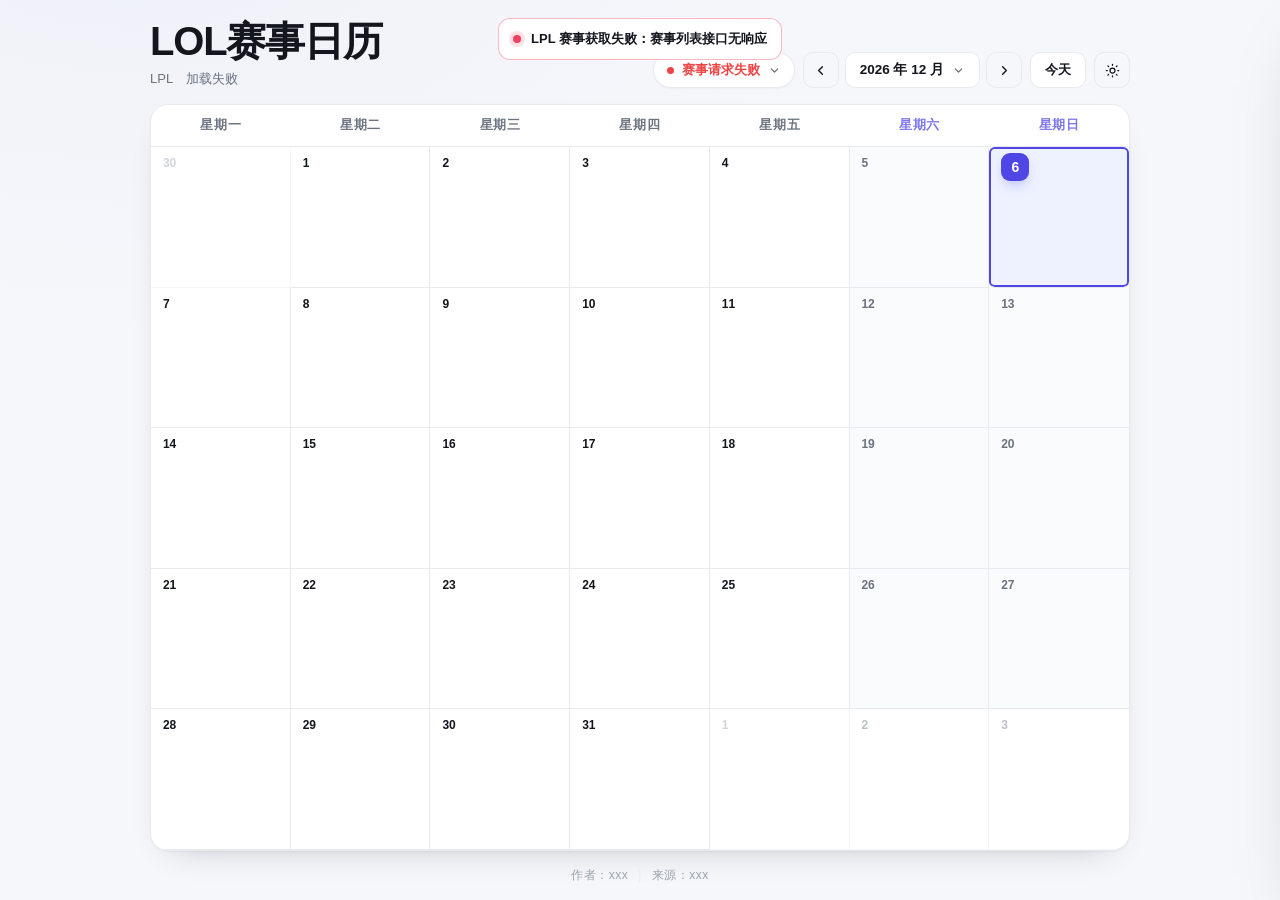
==== public/index.html @ 31cf5432 "优化CF部署" ====
<!DOCTYPE html>
<html lang="zh-CN" data-theme="light">
<head>
<meta charset="UTF-8" />
<meta name="viewport" content="width=device-width, initial-scale=1.0" />
<title>LOL赛事日历</title>
<link rel="stylesheet" href="index.css">
</head>
<body>

<div class="app">
  <header>
    <div class="brand">
      <div class="title" id="title">LOL赛事日历<span class="yr" id="year"></span></div>
      <div class="sub" id="sub">—</div>
    </div>
    <div class="tools">
      <div class="gsel" id="gsel" data-state="loading">
        <button class="gsel-btn" id="gselBtn" type="button" aria-haspopup="listbox" aria-expanded="false" title="选择赛事">
          <span class="gsel-dot"></span>
          <span class="gsel-txt" id="gselTxt">正在请求数据…</span>
          <svg class="gsel-arw" viewBox="0 0 24 24" fill="none" stroke="currentColor" stroke-width="2.4" stroke-linecap="round" stroke-linejoin="round"><path d="M6 9l6 6 6-6"/></svg>
        </button>
        <div class="gsel-menu" id="gselMenu" role="listbox" hidden></div>
      </div>

      <div class="navgroup">
        <button class="pill icon ghost" id="prev" title="上一月 (←)">
          <svg viewBox="0 0 24 24" fill="none" stroke="currentColor" stroke-width="2.2" stroke-linecap="round" stroke-linejoin="round"><path d="M15 18l-6-6 6-6"/></svg>
        </button>
        <button class="monthbtn" id="monthBtn" title="选择月份">
          <span id="monthBtnText">—</span>
          <svg viewBox="0 0 24 24" fill="none" stroke="currentColor" stroke-width="2.4" stroke-linecap="round" stroke-linejoin="round"><path d="M6 9l6 6 6-6"/></svg>
        </button>
        <button class="pill icon ghost" id="next" title="下一月 (→)">
          <svg viewBox="0 0 24 24" fill="none" stroke="currentColor" stroke-width="2.2" stroke-linecap="round" stroke-linejoin="round"><path d="M9 18l6-6-6-6"/></svg>
        </button>

        <div class="mpick" id="mpick">
          <div class="mpick-year">
            <button class="pill icon ghost" id="yPrev" title="上一年">
              <svg viewBox="0 0 24 24" fill="none" stroke="currentColor" stroke-width="2.2" stroke-linecap="round" stroke-linejoin="round"><path d="M15 18l-6-6 6-6"/></svg>
            </button>
            <span id="pickYear">—</span>
            <button class="pill icon ghost" id="yNext" title="下一年">
              <svg viewBox="0 0 24 24" fill="none" stroke="currentColor" stroke-width="2.2" stroke-linecap="round" stroke-linejoin="round"><path d="M9 18l6-6-6-6"/></svg>
            </button>
          </div>
          <div class="mpick-grid" id="pickGrid"></div>
          <button class="mpick-foot" id="pickToday">回到本月</button>
        </div>
      </div>

      <button class="pill" id="today">今天</button>
      <button class="pill icon ghost" id="theme" title="切换深浅色">
        <svg id="themeIcon" viewBox="0 0 24 24" fill="none" stroke="currentColor" stroke-width="2" stroke-linecap="round"></svg>
      </button>
    </div>
  </header>

  <section class="board">
    <div class="weekdays" id="weekdays"></div>
    <div class="days" id="days"></div>
  </section>

  <div class="foot">
    作者：<span id="author">xxx</span><i>|</i>来源：<span id="source">xxx</span>
  </div>
</div>

<div class="toasts" id="toasts"></div>

<div class="scrim" id="scrim"></div>
<aside class="drawer" id="drawer" aria-label="日程详情">
  <div class="top">
    <div>
      <div class="d1" id="dTitle">—</div>
      <div class="d2" id="dMeta">—</div>
    </div>
    <button class="x" id="close" title="关闭 (Esc)">
      <svg viewBox="0 0 24 24" fill="none" stroke="currentColor" stroke-width="2.4" stroke-linecap="round"><path d="M18 6L6 18M6 6l12 12"/></svg>
    </button>
  </div>
  <div class="dlist" id="dlist"></div>
</aside>

<script src="index.js"></script>
</body>
</html>
---- public/index.css ----
:root {
  --accent: #4f46e5;
  --accent-soft: #eef2ff;
  --radius: 18px;
  --ease: cubic-bezier(.22, .8, .28, 1);
}

[data-theme="light"] {
  --bg: #f6f7fb;
  --bg-2: #eef1f8;
  --surface: #ffffff;
  --text: #14161d;
  --muted: #6b7280;
  --faint: #9ca3af;
  --line: #e8eaf0;
  --cell: #ffffff;
  --cell-alt: #fafbfd;
  --hover: #f4f6fb;
  --shadow: 0 1px 2px rgba(20, 22, 29, .04), 0 14px 34px -22px rgba(20, 22, 29, .3);
  --shadow-lg: 0 30px 70px -30px rgba(20, 22, 29, .35);
}

[data-theme="dark"] {
  --bg: #0c0d12;
  --bg-2: #12141c;
  --surface: #14161e;
  --text: #eceef5;
  --muted: #9aa1b1;
  --faint: #6b7280;
  --line: #23262f;
  --cell: #161922;
  --cell-alt: #131620;
  --hover: #1c202b;
  --accent-soft: #1e2140;
  --shadow: 0 1px 2px rgba(0, 0, 0, .5), 0 14px 34px -22px rgba(0, 0, 0, .9);
  --shadow-lg: 0 30px 70px -30px rgba(0, 0, 0, .9);
}

* { box-sizing: border-box; }
html, body { height: 100%; }

body {
  margin: 0;
  background: radial-gradient(1200px 700px at 10% -10%, var(--bg-2), transparent 60%), var(--bg);
  color: var(--text);
  font-family: "Inter", -apple-system, BlinkMacSystemFont, "Segoe UI",
    "PingFang SC", "Microsoft YaHei", "Hiragino Sans GB", sans-serif;
  -webkit-font-smoothing: antialiased;
  transition: background .3s var(--ease), color .3s var(--ease);
}

/* ---------- 铺满屏幕的骨架 ---------- */
.app {
  width: 80vw; margin: 0 auto;
  height: 100dvh;
  display: flex; flex-direction: column;
  padding: 20px 22px 16px;
  gap: 16px;
}

header { display: flex; align-items: flex-end; gap: 20px; flex: none; flex-wrap: wrap; }

.brand { flex: 1; min-width: 220px; }
.title {
  font-size: clamp(28px, 3.4vw, 40px); font-weight: 700; letter-spacing: -.03em; line-height: 1.05;
}
.title .yr { color: var(--faint); font-weight: 400; margin-left: 8px; }
.sub { margin-top: 8px; font-size: 13px; color: var(--muted); }

.tools { display: flex; align-items: center; gap: 8px; }

.pill {
  height: 36px; padding: 0 14px; border-radius: 10px;
  border: 1px solid var(--line); background: var(--surface); color: var(--text);
  font: inherit; font-size: 13px; font-weight: 600; cursor: pointer;
  display: inline-flex; align-items: center; justify-content: center; gap: 6px;
  transition: background .2s var(--ease), border-color .2s var(--ease), transform .15s var(--ease);
  -webkit-tap-highlight-color: transparent;
}
.pill:hover { background: var(--hover); border-color: var(--faint); }
.pill:active { transform: scale(.97); }
.pill.icon { width: 36px; padding: 0; }
.pill svg { width: 15px; height: 15px; }
.pill.on { background: var(--accent); border-color: var(--accent); color: #fff; }
.pill.ghost { background: transparent; }

/* ---------- 赛事下拉：胶囊按钮 + 自绘弹出面板（不用原生 select） ---------- */
.gsel { position: relative; }
.gsel-btn {
  display: inline-flex; align-items: center; gap: 8px;
  height: 36px; padding: 0 13px; border-radius: 999px;
  border: 1px solid var(--line); background: var(--surface); color: var(--text);
  font: inherit; font-size: 13px; font-weight: 700; cursor: pointer;
  box-shadow: var(--shadow);
  transition: background-color .2s var(--ease), border-color .2s var(--ease),
              box-shadow .2s var(--ease), transform .15s var(--ease);
}
.gsel-btn:hover { background: var(--hover); border-color: color-mix(in srgb, var(--accent) 45%, var(--line)); }
.gsel-btn:active { transform: scale(.97); }
.gsel-btn:focus-visible { outline: none; border-color: var(--accent); box-shadow: 0 0 0 3px var(--accent-soft); }
.gsel-btn[disabled] { cursor: default; color: var(--muted); font-weight: 600; }
.gsel-btn[disabled]:hover { background: var(--surface); border-color: var(--line); }
.gsel-txt { max-width: 170px; overflow: hidden; text-overflow: ellipsis; white-space: nowrap; }
.gsel-arw {
  width: 13px; height: 13px; flex: none; color: var(--muted);
  transition: transform .22s var(--ease), color .2s var(--ease);
}
.gsel.open .gsel-arw { transform: rotate(180deg); color: var(--accent); }

/* 状态圆点：加载中呼吸 / 失败红 / 为空灰 */
.gsel-dot { width: 7px; height: 7px; border-radius: 50%; flex: none; background: var(--accent); }
.gsel[data-state="loading"] .gsel-dot { animation: gselPulse 1.1s var(--ease) infinite; }
.gsel[data-state="fail"] .gsel-dot { background: #ef4444; }
.gsel[data-state="fail"] .gsel-txt { color: #ef4444; }
.gsel[data-state="empty"] .gsel-dot { background: var(--faint); }
@keyframes gselPulse { 0%, 100% { opacity: 1; transform: scale(1); } 50% { opacity: .3; transform: scale(.65); } }

/* 弹出面板 */
.gsel-menu {
  position: absolute; top: calc(100% + 8px); left: 0; z-index: 60;
  min-width: 190px; max-width: 260px; max-height: 300px; overflow-y: auto;
  padding: 6px; border-radius: 14px;
  border: 1px solid var(--line); background: var(--surface);
  box-shadow: var(--shadow-lg);
  animation: gselIn .16s var(--ease);
}
.gsel-menu[hidden] { display: none; }
@keyframes gselIn { from { opacity: 0; transform: translateY(-6px) scale(.98); } to { opacity: 1; transform: none; } }
.gsel-item {
  display: flex; align-items: center; gap: 9px;
  width: 100%; padding: 8px 10px; border: 0; border-radius: 9px;
  background: transparent; color: var(--text);
  font: inherit; font-size: 13px; font-weight: 600; text-align: left; cursor: pointer;
  transition: background-color .15s var(--ease), color .15s var(--ease);
}
.gsel-item span { overflow: hidden; text-overflow: ellipsis; white-space: nowrap; }
.gsel-item i { width: 6px; height: 6px; border-radius: 50%; flex: none; background: var(--line); }
.gsel-item:hover { background: var(--hover); }
.gsel-item:hover i { background: var(--accent); }
.gsel-item.on { background: var(--accent-soft); color: var(--accent); }
.gsel-item.on i { background: var(--accent); }

.navgroup { position: relative; display: flex; align-items: center; gap: 6px; }

.monthbtn {
  height: 36px; padding: 0 14px; border-radius: 10px;
  border: 1px solid var(--line); background: var(--surface); color: var(--text);
  font: inherit; font-size: 13.5px; font-weight: 600; cursor: pointer;
  display: inline-flex; align-items: center; gap: 8px; min-width: 132px;
  justify-content: space-between;
  transition: background .2s var(--ease), border-color .2s var(--ease);
  -webkit-tap-highlight-color: transparent;
}
.monthbtn:hover { background: var(--hover); border-color: var(--faint); }
.monthbtn svg { width: 13px; height: 13px; color: var(--muted); }

.mpick {
  position: absolute; top: calc(100% + 10px); right: 0; z-index: 60;
  width: 306px; padding: 14px;
  background: var(--surface); border: 1px solid var(--line);
  border-radius: 14px; box-shadow: var(--shadow-lg);
  opacity: 0; transform: translateY(-6px); pointer-events: none;
  transition: opacity .22s var(--ease), transform .22s var(--ease);
}
.mpick.show { opacity: 1; transform: translateY(0); pointer-events: auto; }

.mpick-year { display: flex; align-items: center; justify-content: space-between; margin-bottom: 12px; }
.mpick-year span { font-size: 15px; font-weight: 700; letter-spacing: -.01em; }
.mpick-grid { display: grid; grid-template-columns: repeat(4, 1fr); gap: 8px; }
.mpick-grid button {
  height: 44px; border: 1px solid var(--line); border-radius: 10px;
  background: transparent; color: var(--text);
  font: inherit; font-size: 13px; font-weight: 600; cursor: pointer;
  transition: background .18s var(--ease), color .18s var(--ease), border-color .18s var(--ease);
}
.mpick-grid button:hover { background: var(--hover); }
.mpick-grid button.on { background: var(--accent); border-color: var(--accent); color: #fff; }
.mpick-foot {
  width: 100%; margin-top: 12px; height: 38px; border: 1px solid var(--line);
  border-radius: 10px; background: transparent; color: var(--accent);
  font: inherit; font-size: 13px; font-weight: 600; cursor: pointer;
}
.mpick-foot:hover { background: var(--hover); }

.foot { flex: none; text-align: center; font-size: 12px; color: var(--faint); letter-spacing: .04em; }
.foot i { color: var(--line); margin: 0 10px; font-style: normal; }

/* ---------- 日历主体（占满剩余高度） ---------- */
.board {
  flex: 1; min-height: 0;
  display: flex; flex-direction: column;
  background: var(--surface);
  border: 1px solid var(--line);
  border-radius: var(--radius);
  box-shadow: var(--shadow);
  overflow: hidden;
}

.weekdays {
  flex: none; display: grid; grid-template-columns: repeat(7, 1fr);
  border-bottom: 1px solid var(--line);
}
.weekdays div {
  padding: 12px 8px; text-align: center;
  font-size: 12.5px; font-weight: 600; letter-spacing: .06em;
  color: var(--muted);
}
.weekdays div.we { color: var(--accent); opacity: .75; }

.days {
  flex: 1; min-height: 0;
  display: grid; grid-template-columns: repeat(7, 1fr);
  grid-template-rows: repeat(var(--rows, 6), 1fr);
}

.day {
  position: relative; min-width: 0; min-height: 0;
  border-right: 1px solid var(--line); border-bottom: 1px solid var(--line);
  padding: 10px 12px 8px;
  display: flex; flex-direction: column; gap: 6px;
  background: var(--cell); cursor: pointer; text-align: left;
  border-top: 0; border-left: 0;
  font: inherit; color: inherit;
  transition: background .18s var(--ease), box-shadow .18s var(--ease);
  animation: fade .3s var(--ease) backwards;
  -webkit-tap-highlight-color: transparent;
}
@keyframes fade { from { opacity: 0; transform: translateY(6px); } }
.day:nth-child(7n) { border-right: 0; }
.day:hover { background: var(--hover); z-index: 1; }
.day.we { background: var(--cell-alt); }
.day.other { background: transparent; opacity: .45; }
.day.other .num { color: var(--faint); }

.day .head { display: flex; align-items: center; }
.num {
  font-size: 12px; font-weight: 600; letter-spacing: -.01em;
  font-variant-numeric: tabular-nums; line-height: 1;
}
.day.we .num { color: var(--muted); }

.day.today .num {
  display: inline-grid; place-items: center;
  min-width: 28px; height: 28px; padding: 0 8px; margin: -4px 0;
  border-radius: 9px; background: var(--accent); color: #fff; font-weight: 700; font-size: 14px;
  box-shadow: 0 6px 16px -8px var(--accent);
}
.day.today { background: var(--accent-soft); }

.day.sel { box-shadow: inset 0 0 0 2px var(--accent); border-radius: 6px; z-index: 2; }

.items { display: flex; flex-direction: column; gap: 6px; overflow: hidden; }
/* 四列网格：时间 | 主队 | 比分 | 客队，纵向逐列对齐 */
.chip {
  display: grid; align-items: center;
  grid-template-columns: 36px minmax(0, 1fr) 42px minmax(0, 1fr);
  gap: 8px;
  padding: 5px 9px; border-radius: 9px;
  font-size: 12px; font-weight: 600; line-height: 1.3;
  background: var(--accent-soft); color: var(--accent);
  white-space: nowrap; overflow: hidden;
}
.chip b { font-weight: 700; font-variant-numeric: tabular-nums; font-size: 12px; opacity: .8; }
.chip .ta, .chip .tb { text-align: center; overflow: hidden; text-overflow: ellipsis; white-space: nowrap; }
.chip .sc { text-align: center; font-weight: 800; font-variant-numeric: tabular-nums; }
.chip .sc.vs { font-weight: 700; opacity: .7; }
/* LPL 淡红 */
.chip.lpl { color: #dc2626; background: #fef2f2; }
/* 未展示完的比赛数：右上角白底灰字 + 黄边框角标 */
.more {
  position: absolute; top: 7px; right: 9px;
  min-width: 26px; height: 20px; padding: 0 7px;
  display: inline-grid; place-items: center;
  border-radius: 999px;
  background: var(--surface); color: var(--muted);
  border: 1px solid #f0b429;
  font-size: 11px; font-weight: 700; line-height: 1;
  font-variant-numeric: tabular-nums; letter-spacing: .01em;
  box-shadow: 0 1px 2px rgba(20, 22, 29, .05), 0 6px 14px -12px rgba(20, 22, 29, .5);
  transition: color .18s var(--ease), border-color .18s var(--ease), background .18s var(--ease);
}
.day:hover .more { color: var(--text); border-color: #f59e0b; background: #fffbeb; }
[data-theme="dark"] .more { background: var(--cell); box-shadow: none; }
[data-theme="dark"] .day:hover .more { background: var(--hover); }
/* [hidden] 的 UA 样式会被上面的 display 覆盖，需显式兜底 */
.more[hidden], .chip[hidden] { display: none; }

[data-theme="dark"] .chip { color: #a5b4fc; background: rgba(99, 102, 241, .16); }
[data-theme="dark"] .chip.lpl { color: #fca5a5; background: rgba(239, 68, 68, .16); }


/* ---------- 详情抽屉 ---------- */
.scrim {
  position: fixed; inset: 0; z-index: 40;
  background: rgba(15, 17, 25, .38); backdrop-filter: blur(2px);
  opacity: 0; pointer-events: none; transition: opacity .32s var(--ease);
}
.scrim.show { opacity: 1; pointer-events: auto; }

.drawer {
  position: fixed; top: 0; right: 0; bottom: 0; z-index: 50;
  width: 430px; max-width: 92vw;
  background: var(--surface); border-left: 1px solid var(--line);
  box-shadow: var(--shadow-lg);
  transform: translateX(102%); transition: transform .42s var(--ease);
  display: flex; flex-direction: column;
}
.drawer.show { transform: translateX(0); }

.drawer .top {
  flex: none; padding: 15px 15px 15px; border-bottom: 1px solid var(--line);
  display: flex; align-items: flex-start; gap: 12px;
}
.drawer .top .d1 { font-size: 30px; font-weight: 700; letter-spacing: -.03em; line-height: 1; }
.drawer .top .d2 { margin-top: 7px; font-size: 12.5px; color: var(--muted); }
.drawer .top .d2 b { color: var(--text); }
.x {
  margin-left: auto; width: 32px; height: 32px; flex: none;
  border: 1px solid var(--line); border-radius: 9px; background: transparent; color: var(--muted);
  cursor: pointer; display: grid; place-items: center; transition: .18s var(--ease);
}
.x:hover { background: var(--hover); color: var(--text); }
.x svg { width: 14px; height: 14px; }

/* 内容仍可滚动（滚轮/触控），但不显示滚动条 */
.dlist {
  flex: 1; overflow: auto; padding: 15px 15px 15px;
  display: flex; flex-direction: column; gap: 10px;
  scrollbar-width: none; -ms-overflow-style: none;
}
.dlist::-webkit-scrollbar { width: 0; height: 0; display: none; }

.card-evt {
  display: flex; flex-direction: column; gap: 14px;
  padding: 14px 16px 18px;
  border: 1px solid var(--line); border-radius: 16px; background: var(--cell);
  animation: fade .3s var(--ease) backwards;
}
.card-evt .tags {
  align-self: flex-start;
  display: flex; align-items: center; gap: 9px; flex-wrap: wrap;
  font-size: 13px; color: var(--muted);
}
.card-evt .tagx,
.card-evt .st,
.card-evt .ts {
  padding: 3px 10px; border-radius: 999px; font-size: 12px; font-weight: 700;
  color: var(--accent); background: var(--accent-soft);
}
/* 时间胶囊为重点，稍重 */
.card-evt .ts { font-weight: 800; font-variant-numeric: tabular-nums; }
/* 赛制/阶段/类型/地点用中性胶囊，避让重点 */
.card-evt .tagx { color: var(--muted); background: var(--hover); font-weight: 600; }
.card-evt .teams { display: flex; align-items: center; gap: 12px; }
.card-evt .team { flex: 1; min-width: 0; display: flex; flex-direction: column; align-items: center; gap: 10px; }
.card-evt .tlogo {
  width: 62px; height: 62px; object-fit: contain;
  border-radius: 14px; background: var(--hover);
}
.card-evt .team span {
  font-size: 18px; font-weight: 800; letter-spacing: -.02em;
  max-width: 100%; overflow: hidden; text-overflow: ellipsis; white-space: nowrap;
}
.card-evt .mid { flex: none; display: flex; flex-direction: column; align-items: center; gap: 8px; }
.card-evt .sc { font-size: 27px; font-weight: 800; letter-spacing: -.03em; font-variant-numeric: tabular-nums; }
.card-evt .vs { font-size: 17px; font-weight: 800; color: var(--faint); letter-spacing: .04em; }

[data-theme="dark"] .card-evt .st,
[data-theme="dark"] .card-evt .ts { color: #a5b4fc; background: rgba(99, 102, 241, .16); }
.empty { text-align: center; padding: 40px 10px; color: var(--faint); font-size: 13px; line-height: 1.8; }
.empty .em { font-size: 34px; display: block; margin-bottom: 10px; opacity: .65; }

/* ---------- 数据加载提示 ---------- */
.toasts {
  position: fixed; top: 18px; left: 50%; transform: translateX(-50%); z-index: 90;
  display: flex; flex-direction: column; align-items: center; gap: 10px;
  pointer-events: none;
}
.toast {
  display: flex; align-items: center; gap: 10px;
  max-width: 340px; padding: 11px 14px;
  border: 1px solid var(--line); border-radius: 12px;
  background: var(--surface); color: var(--text);
  box-shadow: var(--shadow-lg);
  font-size: 13px; font-weight: 600; line-height: 1.4;
  animation: toast-in .28s var(--ease) backwards;
  transition: opacity .25s var(--ease), transform .25s var(--ease);
}
.toast .dot { width: 8px; height: 8px; border-radius: 50%; flex: none; }
.toast.ok { border-color: color-mix(in srgb, #10b981 38%, transparent); }
.toast.ok .dot { background: #10b981; box-shadow: 0 0 0 4px rgba(16, 185, 129, .16); }
.toast.err { border-color: color-mix(in srgb, #f43f5e 38%, transparent); }
.toast.err .dot { background: #f43f5e; box-shadow: 0 0 0 4px rgba(244, 63, 94, .16); }
.toast.out { opacity: 0; transform: translateY(-8px); }
@keyframes toast-in { from { opacity: 0; transform: translateY(-12px) scale(.98); } }

/* ---------- 响应式 ---------- */
@media (max-width: 900px), (max-height: 620px) {
  .app { width: 94vw; height: auto; min-height: 100dvh; }
  .board { min-height: 60vh; }
  .days { grid-template-rows: none; grid-auto-rows: minmax(84px, 1fr); }
  .day { padding: 8px 8px 6px; }
  .chip { font-size: 0; padding: 3px 6px; gap: 0; }
  .chip i { width: 7px; height: 7px; }
  .chip b, .chip span { display: none; }
  .more { top: 5px; right: 6px; min-width: 20px; height: 17px; padding: 0 6px; font-size: 10px; }
  .gsel-txt { max-width: 42vw; }
  .gsel-menu { max-width: calc(94vw - 24px); }
  .drawer { top: auto; left: 0; width: auto; max-width: none; height: 78dvh; border-left: 0; border-top: 1px solid var(--line); border-radius: 20px 20px 0 0; transform: translateY(102%); }
  .drawer.show { transform: translateY(0); }
}

@media (prefers-reduced-motion: reduce) { * { animation: none !important; transition: none !important; } }
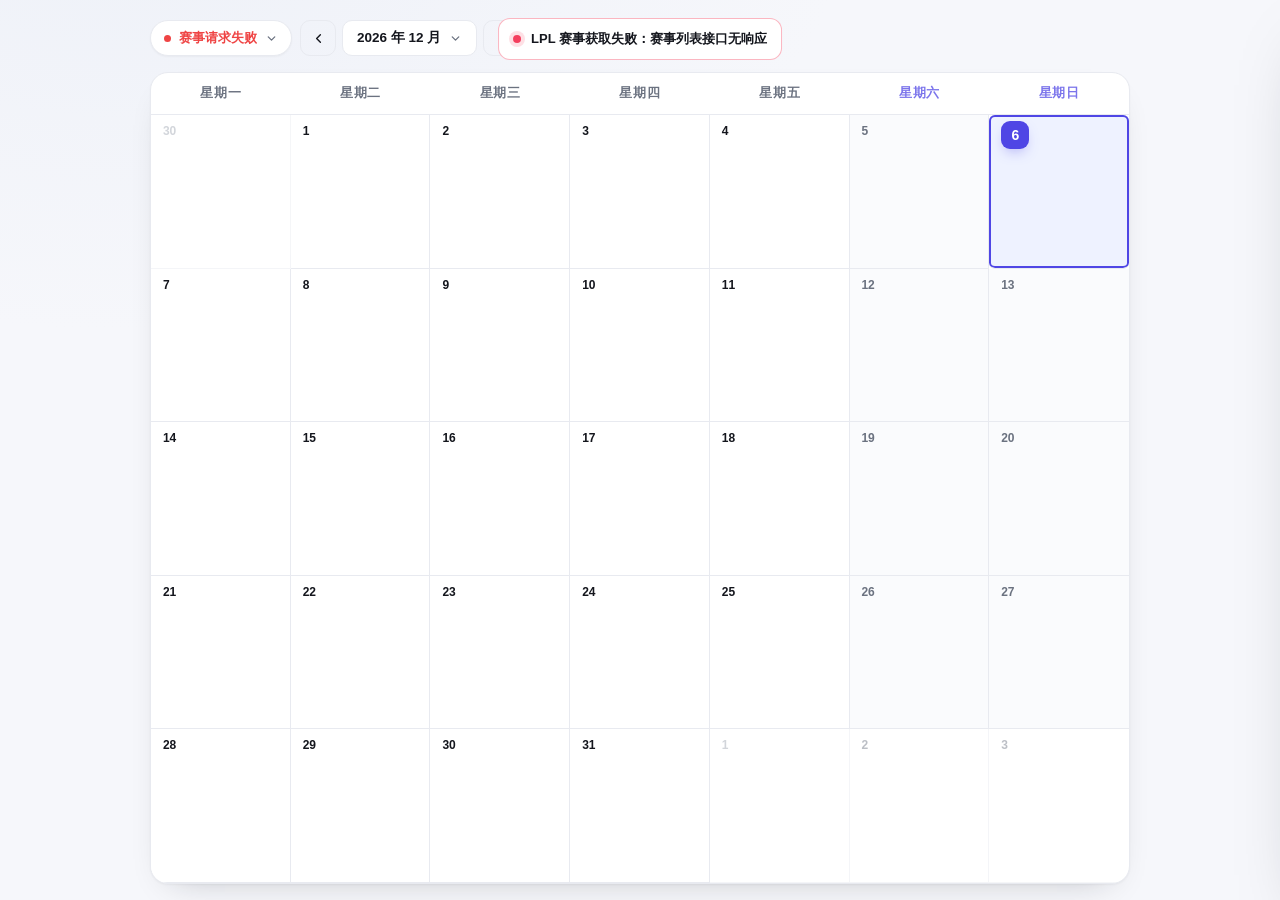
==== commit 1a8344d1: "调整手机端UI显示" ====
--- a/public/index.html
+++ b/public/index.html
@@ -10,10 +10,6 @@
 
 <div class="app">
   <header>
-    <div class="brand">
-      <div class="title" id="title">LOL赛事日历<span class="yr" id="year"></span></div>
-      <div class="sub" id="sub">—</div>
-    </div>
     <div class="tools">
       <div class="gsel" id="gsel" data-state="loading">
         <button class="gsel-btn" id="gselBtn" type="button" aria-haspopup="listbox" aria-expanded="false" title="选择赛事">
@@ -63,9 +59,16 @@
     <div class="days" id="days"></div>
   </section>
 
-  <div class="foot">
-    作者：<span id="author">xxx</span><i>|</i>来源：<span id="source">xxx</span>
-  </div>
+  <!-- 手机版：月视图下方直接显示选中日期的详情（桌面用右侧抽屉） -->
+  <section class="detail" id="detail" hidden>
+    <div class="dtop">
+      <div>
+        <div class="d1" id="mTitle">—</div>
+        <div class="d2" id="mMeta">—</div>
+      </div>
+    </div>
+    <div class="dlist" id="mlist"></div>
+  </section>
 </div>
 
 <div class="toasts" id="toasts"></div>
--- a/public/index.css
+++ b/public/index.css
@@ -38,6 +38,8 @@
 
 * { box-sizing: border-box; }
 html, body { height: 100%; }
+/* 任何情况下都不出现横向滚动条 */
+html, body { overflow-x: hidden; }
 
 body {
   margin: 0;
@@ -58,14 +60,8 @@
   gap: 16px;
 }
 
-header { display: flex; align-items: flex-end; gap: 20px; flex: none; flex-wrap: wrap; }
-
-.brand { flex: 1; min-width: 220px; }
-.title {
-  font-size: clamp(28px, 3.4vw, 40px); font-weight: 700; letter-spacing: -.03em; line-height: 1.05;
-}
-.title .yr { color: var(--faint); font-weight: 400; margin-left: 8px; }
-.sub { margin-top: 8px; font-size: 13px; color: var(--muted); }
+/* 工具栏整体靠左上：不再有 brand 占位，flex 自然左对齐 */
+header { display: flex; align-items: center; justify-content: flex-start; gap: 20px; flex: none; flex-wrap: wrap; }
 
 .tools { display: flex; align-items: center; gap: 8px; }
 
@@ -182,8 +178,7 @@
 }
 .mpick-foot:hover { background: var(--hover); }
 
-.foot { flex: none; text-align: center; font-size: 12px; color: var(--faint); letter-spacing: .04em; }
-.foot i { color: var(--line); margin: 0 10px; font-style: normal; }
+
 
 /* ---------- 日历主体（占满剩余高度） ---------- */
 .board {
@@ -285,6 +280,11 @@
 /* [hidden] 的 UA 样式会被上面的 display 覆盖，需显式兜底 */
 .more[hidden], .chip[hidden] { display: none; }
 
+/* 手机版：当天有比赛的圆点指示（最多 3 个） */
+.dots { display: flex; align-items: center; justify-content: center; gap: 3px; margin-top: auto; }
+.dots i { width: 5px; height: 5px; border-radius: 50%; background: #dc2626; opacity: .85; }
+[data-theme="dark"] .dots i { background: #f87171; }
+
 [data-theme="dark"] .chip { color: #a5b4fc; background: rgba(99, 102, 241, .16); }
 [data-theme="dark"] .chip.lpl { color: #fca5a5; background: rgba(239, 68, 68, .16); }
 
@@ -405,9 +405,51 @@
   .chip b, .chip span { display: none; }
   .more { top: 5px; right: 6px; min-width: 20px; height: 17px; padding: 0 6px; font-size: 10px; }
   .gsel-txt { max-width: 42vw; }
-  .gsel-menu { max-width: calc(94vw - 24px); }
+  .gsel-menu { max-width: calc(100vw - 32px); }
+  /* 月份选择面板：窄屏改为贴左、宽度自适应 */
+  .mpick { left: 0; right: auto; width: auto; max-width: calc(100vw - 32px); }
+  .mpick-grid { grid-template-columns: repeat(3, 1fr); gap: 6px; }
+  .mpick-grid button { height: 40px; }
   .drawer { top: auto; left: 0; width: auto; max-width: none; height: 78dvh; border-left: 0; border-top: 1px solid var(--line); border-radius: 20px 20px 0 0; transform: translateY(102%); }
   .drawer.show { transform: translateY(0); }
 }
 
+/* 手机（窄屏）：月视图缩成小格 + 下方详情面板 */
+@media (max-width: 900px) {
+  .app { width: 100%; max-width: 100%; padding: 14px 12px 12px; gap: 12px; }
+  /* 按钮放不下就换行，且不允许出现横向滚动 */
+  header { gap: 10px; }
+  .tools { flex-wrap: wrap; }
+  .board { flex: none; min-height: 0; }
+  /* 列宽用 minmax(0,1fr)，避免内容把网格顶宽 */
+  .weekdays { grid-template-columns: repeat(7, minmax(0, 1fr)); }
+  .weekdays div { padding: 8px 2px; font-size: 12px; letter-spacing: 0; }
+  .days { grid-template-columns: repeat(7, minmax(0, 1fr)); grid-template-rows: none; grid-auto-rows: minmax(46px, auto); }
+  /* 日期号数在格子内垂直 + 水平居中 */
+  .day { padding: 5px 2px 6px; gap: 2px; justify-content: center; }
+  .day .head { justify-content: center; }
+  .num { font-size: 11px; }
+  .day .more { display: none; }
+  /* 圆点脱离文档流固定在格子底部，不干扰号数居中 */
+  .days.mini .items {
+    position: absolute; left: 0; right: 0; bottom: 5px;
+    flex-direction: row; justify-content: center; overflow: visible;
+  }
+
+  .detail {
+    display: flex; flex-direction: column;
+    flex: 1; min-height: 190px; max-height: 46vh;
+    background: var(--surface); border: 1px solid var(--line);
+    border-radius: var(--radius); box-shadow: var(--shadow); overflow: hidden;
+  }
+  .detail[hidden] { display: none; }
+  .detail .dtop { flex: none; padding: 12px 14px; border-bottom: 1px solid var(--line); }
+  .detail .d1 { font-size: 19px; font-weight: 700; letter-spacing: -.02em; }
+  .detail .d2 { margin-top: 4px; font-size: 12px; color: var(--muted); }
+  .detail .d2 b { color: var(--text); }
+  .detail .dlist { padding: 12px 14px; }
+  .card-evt { padding: 12px 14px 14px; gap: 10px; }
+  .card-evt .sc { font-size: 22px; }
+}
+
 @media (prefers-reduced-motion: reduce) { * { animation: none !important; transition: none !important; } }
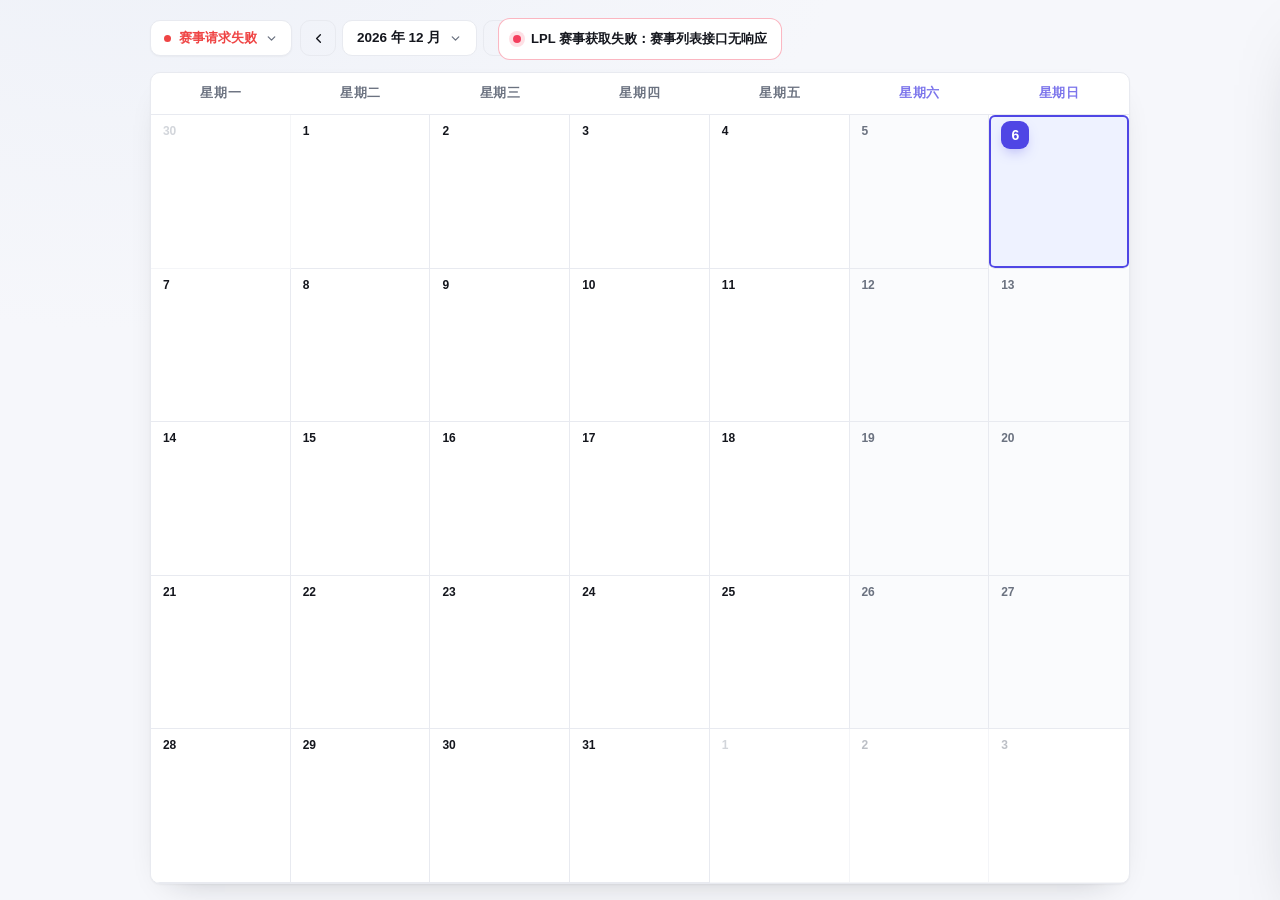
==== commit 3cebee41: "再优化手机端显示" ====
--- a/public/index.html
+++ b/public/index.html
@@ -59,14 +59,8 @@
     <div class="days" id="days"></div>
   </section>
 
-  <!-- 手机版：月视图下方直接显示选中日期的详情（桌面用右侧抽屉） -->
+  <!-- 手机版：月视图下方直接列出选中日期的赛程（桌面用右侧抽屉） -->
   <section class="detail" id="detail" hidden>
-    <div class="dtop">
-      <div>
-        <div class="d1" id="mTitle">—</div>
-        <div class="d2" id="mMeta">—</div>
-      </div>
-    </div>
     <div class="dlist" id="mlist"></div>
   </section>
 </div>
--- a/public/index.css
+++ b/public/index.css
@@ -84,7 +84,7 @@
 .gsel { position: relative; }
 .gsel-btn {
   display: inline-flex; align-items: center; gap: 8px;
-  height: 36px; padding: 0 13px; border-radius: 999px;
+  height: 36px; padding: 0 13px; border-radius: 10px;
   border: 1px solid var(--line); background: var(--surface); color: var(--text);
   font: inherit; font-size: 13px; font-weight: 700; cursor: pointer;
   box-shadow: var(--shadow);
@@ -115,7 +115,7 @@
 .gsel-menu {
   position: absolute; top: calc(100% + 8px); left: 0; z-index: 60;
   min-width: 190px; max-width: 260px; max-height: 300px; overflow-y: auto;
-  padding: 6px; border-radius: 14px;
+  padding: 6px; border-radius: 10px;
   border: 1px solid var(--line); background: var(--surface);
   box-shadow: var(--shadow-lg);
   animation: gselIn .16s var(--ease);
@@ -186,7 +186,7 @@
   display: flex; flex-direction: column;
   background: var(--surface);
   border: 1px solid var(--line);
-  border-radius: var(--radius);
+  border-radius: 10px;
   box-shadow: var(--shadow);
   overflow: hidden;
 }
@@ -436,18 +436,14 @@
     flex-direction: row; justify-content: center; overflow: visible;
   }
 
+  /* 下方赛程：不再做成滚动面板，直接跟在日历后面自然铺开 */
   .detail {
-    display: flex; flex-direction: column;
-    flex: 1; min-height: 190px; max-height: 46vh;
-    background: var(--surface); border: 1px solid var(--line);
-    border-radius: var(--radius); box-shadow: var(--shadow); overflow: hidden;
+    display: block; flex: none;
+    min-height: 0; max-height: none; overflow: visible;
+    background: none; border: 0; border-radius: 0; box-shadow: none;
   }
   .detail[hidden] { display: none; }
-  .detail .dtop { flex: none; padding: 12px 14px; border-bottom: 1px solid var(--line); }
-  .detail .d1 { font-size: 19px; font-weight: 700; letter-spacing: -.02em; }
-  .detail .d2 { margin-top: 4px; font-size: 12px; color: var(--muted); }
-  .detail .d2 b { color: var(--text); }
-  .detail .dlist { padding: 12px 14px; }
+  .detail .dlist { padding: 12px 0 0; overflow: visible; }
   .card-evt { padding: 12px 14px 14px; gap: 10px; }
   .card-evt .sc { font-size: 22px; }
 }
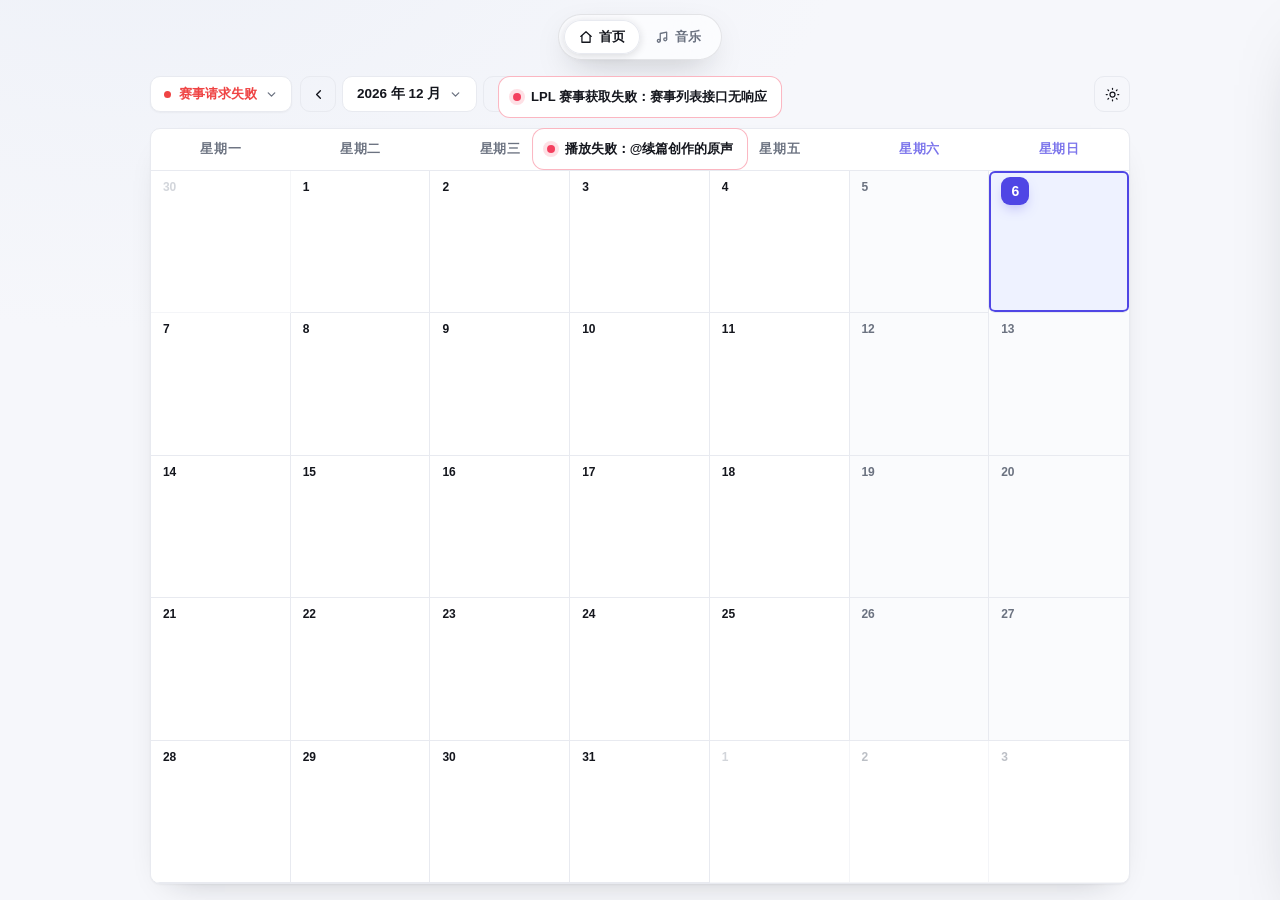
==== commit c6d87990: "优化页面" ====
--- a/public/index.html
+++ b/public/index.html
@@ -4,11 +4,25 @@
 <meta charset="UTF-8" />
 <meta name="viewport" content="width=device-width, initial-scale=1.0" />
 <title>LOL赛事日历</title>
+<link rel="icon" type="image/svg+xml" href="favicon.svg">
 <link rel="stylesheet" href="index.css">
 </head>
 <body>
 
-<div class="app">
+<!-- 顶部悬浮导航：iOS 毛玻璃胶囊，切换首页 / 音乐 -->
+<nav class="fnav" id="fnav" aria-label="页面导航">
+  <span class="fnav-ind" id="fnavInd" aria-hidden="true"></span>
+  <button class="fnav-item on" data-view="home" type="button">
+    <svg viewBox="0 0 24 24" fill="none" stroke="currentColor" stroke-width="2.2" stroke-linecap="round" stroke-linejoin="round"><path d="M3 11l9-8 9 8"/><path d="M5 9.7V21h14V9.7"/></svg>
+    <span>首页</span>
+  </button>
+  <button class="fnav-item" data-view="music" type="button">
+    <svg viewBox="0 0 24 24" fill="none" stroke="currentColor" stroke-width="2.2" stroke-linecap="round" stroke-linejoin="round"><path d="M9 18.5V6l11-2.5V16"/><circle cx="6.5" cy="18.5" r="2.5"/><circle cx="17.5" cy="16" r="2.5"/></svg>
+    <span>音乐</span>
+  </button>
+</nav>
+
+<div class="app" id="viewHome">
   <header>
     <div class="tools">
       <div class="gsel" id="gsel" data-state="loading">
@@ -65,6 +79,53 @@
   </section>
 </div>
 
+<!-- 音乐视图：播放 data/music.json 里的歌曲 -->
+<section class="mview" id="viewMusic" hidden>
+  <div class="player">
+    <div class="np">
+      <div class="cover" id="cover">
+        <img id="coverImg" alt="" hidden>
+        <svg id="coverPh" viewBox="0 0 24 24" fill="none" stroke="currentColor" stroke-width="1.8" stroke-linecap="round" stroke-linejoin="round"><path d="M9 18.5V6l11-2.5V16"/><circle cx="6.5" cy="18.5" r="2.5"/><circle cx="17.5" cy="16" r="2.5"/></svg>
+      </div>
+      <div class="np-meta">
+        <div class="np-title" id="npTitle">未在播放</div>
+        <div class="np-artist" id="npArtist">选择一首开始欣赏</div>
+      </div>
+      <div class="ctrl">
+        <button class="cbtn cbtn-shuffle" id="pShuffle" title="顺序播放（点击切换随机）" aria-pressed="false">
+          <svg viewBox="0 0 24 24" fill="none" stroke="currentColor" stroke-width="2.2" stroke-linecap="round" stroke-linejoin="round"><path d="M16 3h5v5"/><path d="M4 20L21 3"/><path d="M21 16v5h-5"/><path d="M15 15l6 6"/><path d="M4 4l5 5"/></svg>
+        </button>
+        <button class="cbtn" id="pPrev" title="上一首">
+          <svg viewBox="0 0 24 24" fill="none" stroke="currentColor" stroke-width="2.2" stroke-linecap="round" stroke-linejoin="round"><path d="M17.5 18.5l-8-6.5 8-6.5v13z"/><path d="M6.5 5.5v13"/></svg>
+        </button>
+        <button class="cbtn cbtn-play" id="pPlay" title="播放 / 暂停">
+          <svg id="icPlay" viewBox="0 0 24 24" fill="currentColor"><path d="M8.5 5.5v13l10.5-6.5z"/></svg>
+          <svg id="icPause" viewBox="0 0 24 24" fill="none" stroke="currentColor" stroke-width="2.6" stroke-linecap="round" hidden><path d="M8.5 5.5v13M15.5 5.5v13"/></svg>
+        </button>
+        <button class="cbtn" id="pNext" title="下一首">
+          <svg viewBox="0 0 24 24" fill="none" stroke="currentColor" stroke-width="2.2" stroke-linecap="round" stroke-linejoin="round"><path d="M6.5 5.5l8 6.5-8 6.5v-13z"/><path d="M17.5 5.5v13"/></svg>
+        </button>
+      </div>
+    </div>
+    <div class="pbar">
+      <span id="tCur">0:00</span>
+      <div class="track" id="track">
+        <div class="track-rail">
+          <div class="track-fill" id="trackFill"></div>
+          <div class="track-thumb" id="trackThumb"></div>
+        </div>
+      </div>
+      <span id="tDur">0:00</span>
+    </div>
+  </div>
+
+  <div class="plist-head" id="plistHead" hidden>播放列表</div>
+  <div class="plist" id="plist"></div>
+  <div class="empty" id="mEmpty" hidden><span class="em">🎵</span>暂无音乐<br>检查 data/music.json 是否存在且格式正确</div>
+</section>
+
+<audio id="audio" preload="metadata"></audio>
+
 <div class="toasts" id="toasts"></div>
 
 <div class="scrim" id="scrim"></div>
--- a/public/index.css
+++ b/public/index.css
@@ -56,14 +56,18 @@
   width: 80vw; margin: 0 auto;
   height: 100dvh;
   display: flex; flex-direction: column;
-  padding: 20px 22px 16px;
+  /* 顶部给悬浮导航留出空间 */
+  padding: 76px 22px 16px;
   gap: 16px;
 }
 
 /* 工具栏整体靠左上：不再有 brand 占位，flex 自然左对齐 */
 header { display: flex; align-items: center; justify-content: flex-start; gap: 20px; flex: none; flex-wrap: wrap; }
 
-.tools { display: flex; align-items: center; gap: 8px; }
+.tools { display: flex; align-items: center; gap: 8px; flex: 1; }
+
+/* 主题切换固定在工具行最右（右上角），普通元素不悬浮 */
+#theme { margin-left: auto; }
 
 .pill {
   height: 36px; padding: 0 14px; border-radius: 10px;
@@ -370,9 +374,184 @@
 .empty { text-align: center; padding: 40px 10px; color: var(--faint); font-size: 13px; line-height: 1.8; }
 .empty .em { font-size: 34px; display: block; margin-bottom: 10px; opacity: .65; }
 
+/* ---------- 顶部悬浮导航（iOS 毛玻璃胶囊） ---------- */
+.fnav {
+  position: fixed; top: 14px; left: 50%; transform: translateX(-50%); z-index: 80;
+  height: 46px; padding: 5px;
+  display: flex; align-items: center;
+  border-radius: 999px;
+  background: color-mix(in srgb, var(--surface) 62%, transparent);
+  -webkit-backdrop-filter: blur(22px) saturate(180%);
+  backdrop-filter: blur(22px) saturate(180%);
+  border: 1px solid color-mix(in srgb, var(--text) 10%, transparent);
+  box-shadow: 0 12px 34px -14px rgba(20, 22, 29, .35);
+}
+/* 滑动高亮胶囊：跟随选中项平移 */
+.fnav-ind {
+  position: absolute; top: 5px; bottom: 5px; left: 0; width: 0;
+  border-radius: 999px; background: var(--surface);
+  box-shadow: 0 2px 8px rgba(20, 22, 29, .14), inset 0 0 0 1px var(--line);
+  transition: transform .32s var(--ease), width .32s var(--ease);
+}
+.fnav-item {
+  position: relative; z-index: 1;
+  height: 34px; padding: 0 15px; border: 0; border-radius: 999px;
+  background: transparent; color: var(--muted);
+  font: inherit; font-size: 13px; font-weight: 700; cursor: pointer;
+  display: inline-flex; align-items: center; gap: 6px;
+  transition: color .2s var(--ease);
+  -webkit-tap-highlight-color: transparent;
+}
+.fnav-item svg { width: 14px; height: 14px; }
+.fnav-item:hover, .fnav-item.on { color: var(--text); }
+
+/* 两个根视图互斥显示（[hidden] 需显式兜底） */
+.app[hidden], .mview[hidden] { display: none; }
+
+/* ---------- 音乐视图 ---------- */
+.mview {
+  width: 80vw; margin: 0 auto;
+  min-height: 100dvh;
+  padding: 76px 22px 28px;
+  display: flex; flex-direction: column; gap: 14px;
+}
+
+.player {
+  position: sticky; top: 66px; z-index: 30;
+  display: flex; flex-direction: column; gap: 14px;
+  padding: 16px;
+  /* 毛玻璃 + 吸顶：下滑浏览列表时播放器始终可见 */
+  background: color-mix(in srgb, var(--surface) 88%, transparent);
+  -webkit-backdrop-filter: blur(18px) saturate(160%);
+  backdrop-filter: blur(18px) saturate(160%);
+  border: 1px solid var(--line);
+  border-radius: var(--radius); box-shadow: var(--shadow);
+}
+.player .np { display: flex; align-items: center; gap: 14px; flex-wrap: wrap; min-width: 0; }
+.cover {
+  position: relative; width: 76px; height: 76px; flex: none;
+  border-radius: 14px; overflow: hidden;
+  background: linear-gradient(135deg, var(--accent-soft), var(--hover));
+  display: grid; place-items: center; color: var(--accent);
+}
+.cover img { position: absolute; inset: 0; width: 100%; height: 100%; object-fit: cover; }
+.cover svg { width: 26px; height: 26px; }
+.np-meta { flex: 1; min-width: 0; }
+.np-title {
+  font-size: 16px; font-weight: 800; letter-spacing: -.02em;
+  overflow: hidden; text-overflow: ellipsis; white-space: nowrap;
+}
+.np-artist { margin-top: 5px; font-size: 12.5px; color: var(--muted); overflow: hidden; text-overflow: ellipsis; white-space: nowrap; }
+
+/* 进度条：自绘轨道 + 圆点，支持点按与拖拽 */
+.pbar { display: flex; align-items: center; gap: 10px; }
+.pbar span { font-size: 11px; color: var(--muted); font-variant-numeric: tabular-nums; flex: none; min-width: 30px; }
+.pbar span:last-child { text-align: right; }
+.track { flex: 1; height: 20px; display: flex; align-items: center; cursor: pointer; touch-action: none; }
+.track-rail { position: relative; width: 100%; height: 4px; border-radius: 999px; background: var(--line); }
+.track-fill { position: absolute; left: 0; top: 0; bottom: 0; width: 0; border-radius: 999px; background: var(--accent); }
+.track-thumb {
+  position: absolute; top: 50%; left: 0; width: 12px; height: 12px;
+  border-radius: 50%; background: var(--surface);
+  border: 2px solid var(--accent);
+  transform: translate(-50%, -50%);
+  box-shadow: 0 1px 4px rgba(20, 22, 29, .25);
+}
+
+/* 控制按钮：歌名行右端；窄屏放不下时整组换行仍靠右 */
+.ctrl { display: flex; align-items: center; gap: 22px; margin-left: auto; }
+.cbtn {
+  width: 44px; height: 44px; border-radius: 50%;
+  border: 1px solid var(--line); background: var(--surface); color: var(--text);
+  display: grid; place-items: center; cursor: pointer;
+  transition: background .2s var(--ease), border-color .2s var(--ease), transform .15s var(--ease);
+  -webkit-tap-highlight-color: transparent;
+}
+.cbtn svg { width: 18px; height: 18px; }
+.cbtn svg[hidden] { display: none; }
+.cbtn:hover { background: var(--hover); border-color: var(--faint); }
+.cbtn:active { transform: scale(.94); }
+.cbtn-play {
+  width: 58px; height: 58px;
+  background: var(--accent); border-color: var(--accent); color: #fff;
+  box-shadow: 0 12px 26px -12px var(--accent);
+}
+.cbtn-play:hover { background: var(--accent); border-color: var(--accent); filter: brightness(1.08); }
+.cbtn-play svg { width: 22px; height: 22px; }
+/* 随机播放：最左小按钮，右侧等宽占位让播放键保持居中 */
+.cbtn-shuffle { width: 40px; height: 40px; }
+.cbtn-shuffle svg { width: 16px; height: 16px; }
+.cbtn-shuffle.on {
+  color: var(--accent);
+  background: var(--accent-soft);
+  border-color: color-mix(in srgb, var(--accent) 45%, var(--line));
+}
+
+.plist-head {
+  font-size: 12.5px; font-weight: 700; letter-spacing: .04em;
+  color: var(--muted); padding: 2px 4px 0;
+}
+.plist-head[hidden] { display: none; }
+/* 播放列表：一行最多 5 个的自适应网格，单元格保留行内容（序号+封面+歌名+时长） */
+.plist {
+  display: grid; gap: 10px;
+  grid-template-columns: repeat(5, 1fr);
+}
+@media (max-width: 1100px) { .plist { grid-template-columns: repeat(4, 1fr); } }
+@media (max-width: 900px) { .plist { grid-template-columns: repeat(3, 1fr); } }
+@media (max-width: 560px) { .plist { grid-template-columns: repeat(2, 1fr); } }
+
+.prow {
+  display: flex; align-items: center; gap: 8px;
+  min-width: 0;
+  padding: 8px 10px;
+  border: 1px solid var(--line); border-radius: 12px; background: var(--cell);
+  font: inherit; color: inherit; text-align: left; cursor: pointer;
+  transition: background .18s var(--ease), border-color .18s var(--ease);
+  -webkit-tap-highlight-color: transparent;
+  animation: fade .3s var(--ease) backwards;
+}
+.prow:hover { background: var(--hover); }
+.prow.on {
+  background: var(--accent-soft);
+  border-color: color-mix(in srgb, var(--accent) 45%, var(--line));
+}
+.prow .idx {
+  width: 18px; flex: none; text-align: center;
+  font-size: 12px; color: var(--faint); font-variant-numeric: tabular-nums;
+}
+.prow.on .idx { color: var(--accent); font-weight: 700; }
+.prow .pt { flex: 1; min-width: 0; }
+.prow .pt b {
+  display: block; font-size: 12.5px; font-weight: 700; letter-spacing: -.01em;
+  overflow: hidden; text-overflow: ellipsis; white-space: nowrap;
+}
+.prow .pt span { display: block; margin-top: 2px; font-size: 11px; color: var(--muted); overflow: hidden; text-overflow: ellipsis; white-space: nowrap; }
+.prow .pd { flex: none; font-size: 11px; color: var(--faint); font-variant-numeric: tabular-nums; }
+/* 列表封面缩略图：加载失败退回音符占位 */
+.pcover {
+  position: relative; width: 38px; height: 38px; flex: none;
+  border-radius: 9px; overflow: hidden;
+  background: linear-gradient(135deg, var(--accent-soft), var(--hover));
+  display: grid; place-items: center; color: var(--accent);
+}
+.pcover img { position: absolute; inset: 0; width: 100%; height: 100%; object-fit: cover; }
+.pcover img[hidden] { display: none; }
+.pcover svg { width: 16px; height: 16px; }
+.pcover svg[hidden] { display: none; }
+/* 正在播放：跳动条取代序号 */
+.prow .eq { display: none; align-items: flex-end; gap: 2.5px; height: 14px; width: 18px; flex: none; justify-content: center; }
+.prow.on .eq { display: flex; }
+.prow.on .idx { display: none; }
+.eq i { width: 3px; height: 5px; border-radius: 2px; background: var(--accent); }
+.prow.on.playing .eq i { animation: eq 1s ease-in-out infinite; }
+.prow.on.playing .eq i:nth-child(2) { animation-delay: .25s; }
+.prow.on.playing .eq i:nth-child(3) { animation-delay: .5s; }
+@keyframes eq { 0%, 100% { height: 4px; } 50% { height: 14px; } }
+
 /* ---------- 数据加载提示 ---------- */
 .toasts {
-  position: fixed; top: 18px; left: 50%; transform: translateX(-50%); z-index: 90;
+  position: fixed; top: 76px; left: 50%; transform: translateX(-50%); z-index: 90;
   display: flex; flex-direction: column; align-items: center; gap: 10px;
   pointer-events: none;
 }
@@ -416,7 +595,12 @@
 
 /* 手机（窄屏）：月视图缩成小格 + 下方详情面板 */
 @media (max-width: 900px) {
-  .app { width: 100%; max-width: 100%; padding: 14px 12px 12px; gap: 12px; }
+  .app { width: 100%; max-width: 100%; padding: 70px 12px 12px; gap: 12px; }
+  .mview { width: 100%; padding: 70px 12px 20px; }
+  .cover { width: 64px; height: 64px; }
+  .cbtn { width: 48px; height: 48px; }
+  .cbtn-play { width: 62px; height: 62px; }
+  .ctrl { gap: 14px; }
   /* 按钮放不下就换行，且不允许出现横向滚动 */
   header { gap: 10px; }
   .tools { flex-wrap: wrap; }
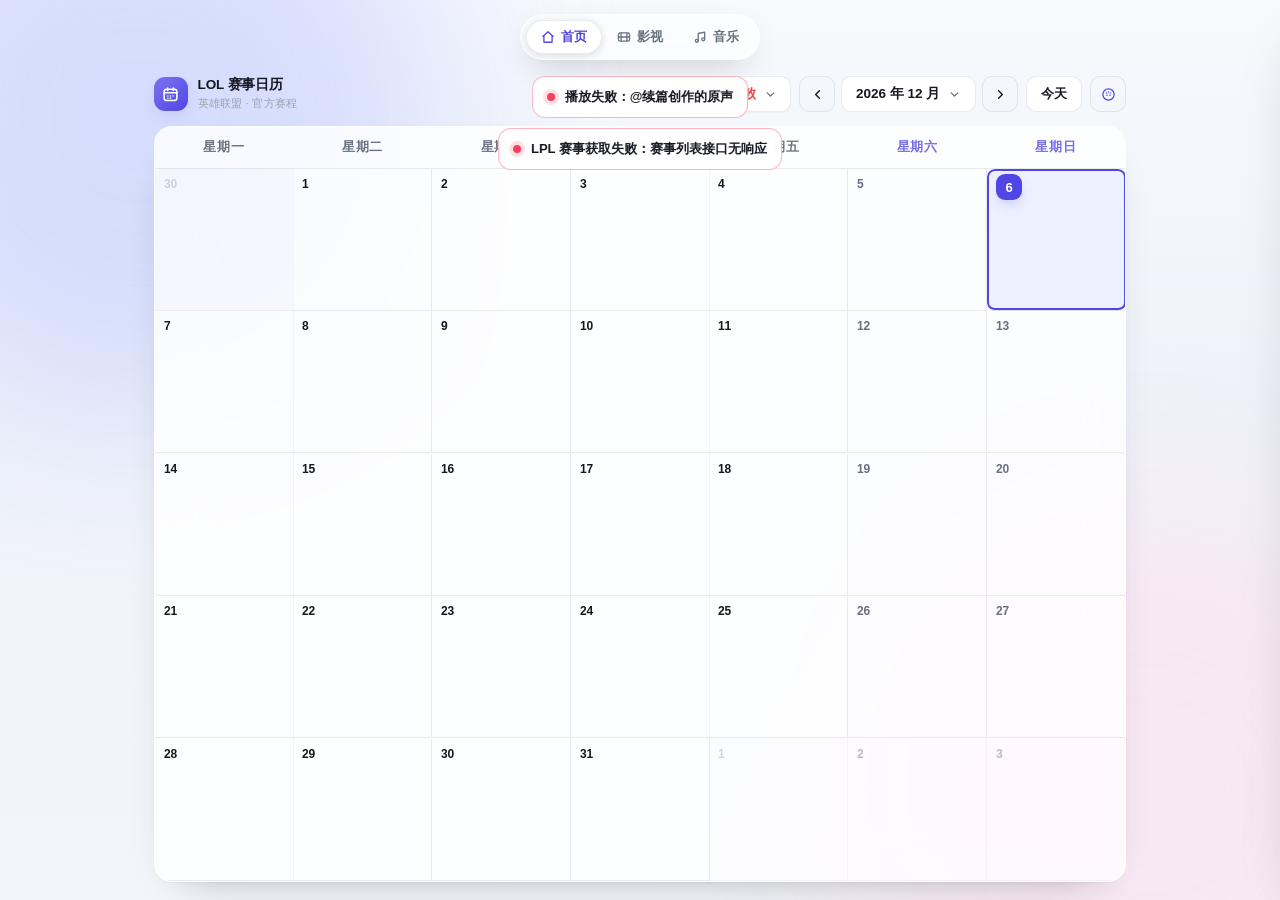
==== commit e0b61bb3: "新增影视海报墙与主题色切换" ====
--- a/public/index.html
+++ b/public/index.html
@@ -1,5 +1,5 @@
 <!DOCTYPE html>
-<html lang="zh-CN" data-theme="light">
+<html lang="zh-CN" data-accent="indigo">
 <head>
 <meta charset="UTF-8" />
 <meta name="viewport" content="width=device-width, initial-scale=1.0" />
@@ -16,6 +16,10 @@
     <svg viewBox="0 0 24 24" fill="none" stroke="currentColor" stroke-width="2.2" stroke-linecap="round" stroke-linejoin="round"><path d="M3 11l9-8 9 8"/><path d="M5 9.7V21h14V9.7"/></svg>
     <span>首页</span>
   </button>
+  <button class="fnav-item" data-view="film" type="button">
+    <svg viewBox="0 0 24 24" fill="none" stroke="currentColor" stroke-width="2.2" stroke-linecap="round" stroke-linejoin="round"><rect x="2.5" y="5" width="19" height="14" rx="2.5"/><path d="M7 5v14M17 5v14M2.5 12h19"/></svg>
+    <span>影视</span>
+  </button>
   <button class="fnav-item" data-view="music" type="button">
     <svg viewBox="0 0 24 24" fill="none" stroke="currentColor" stroke-width="2.2" stroke-linecap="round" stroke-linejoin="round"><path d="M9 18.5V6l11-2.5V16"/><circle cx="6.5" cy="18.5" r="2.5"/><circle cx="17.5" cy="16" r="2.5"/></svg>
     <span>音乐</span>
@@ -24,6 +28,16 @@
 
 <div class="app" id="viewHome">
   <header>
+    <div class="brand">
+      <span class="brand-mark">
+        <svg viewBox="0 0 24 24" fill="none" stroke="currentColor" stroke-width="2.2" stroke-linecap="round" stroke-linejoin="round"><rect x="3" y="4.5" width="18" height="16" rx="3.5"/><path d="M3 9.5h18M8 2.8v3.4M16 2.8v3.4"/><path d="M8.4 14.2h.01M12 14.2h.01M15.6 14.2h.01M8.4 17.4h.01M12 17.4h.01"/></svg>
+      </span>
+      <div class="brand-txt">
+        <b>LOL 赛事日历</b>
+        <span>英雄联盟 · 官方赛程</span>
+      </div>
+    </div>
+
     <div class="tools">
       <div class="gsel" id="gsel" data-state="loading">
         <button class="gsel-btn" id="gselBtn" type="button" aria-haspopup="listbox" aria-expanded="false" title="选择赛事">
@@ -62,9 +76,22 @@
       </div>
 
       <button class="pill" id="today">今天</button>
-      <button class="pill icon ghost" id="theme" title="切换深浅色">
-        <svg id="themeIcon" viewBox="0 0 24 24" fill="none" stroke="currentColor" stroke-width="2" stroke-linecap="round"></svg>
-      </button>
+
+      <!-- 主题色：色板按钮 + 弹出色卡 -->
+      <div class="acc-wrap">
+        <button class="pill icon ghost" id="accent" type="button" title="切换主题色" aria-haspopup="true" aria-expanded="false">
+          <svg viewBox="0 0 24 24" fill="none" stroke="currentColor" stroke-width="2" stroke-linecap="round" stroke-linejoin="round"><circle cx="12" cy="12" r="9"/><circle cx="8.8" cy="9.4" r="1.15" fill="currentColor" stroke="none"/><circle cx="12" cy="7.8" r="1.15" fill="currentColor" stroke="none"/><circle cx="15.2" cy="9.4" r="1.15" fill="currentColor" stroke="none"/><circle cx="14.4" cy="13.2" r="1.15" fill="currentColor" stroke="none"/><circle cx="9.6" cy="13.2" r="1.15" fill="currentColor" stroke="none"/></svg>
+        </button>
+        <div class="acc-pop" id="accPop" hidden role="group" aria-label="主题色">
+          <button class="acc-dot on" type="button" data-accent="indigo" style="--c:#4f46e5" title="靛蓝"></button>
+          <button class="acc-dot" type="button" data-accent="blue" style="--c:#2f7ff0" title="天蓝"></button>
+          <button class="acc-dot" type="button" data-accent="purple" style="--c:#7c5cff" title="紫罗兰"></button>
+          <button class="acc-dot" type="button" data-accent="pink" style="--c:#e8558e" title="樱粉"></button>
+          <button class="acc-dot" type="button" data-accent="orange" style="--c:#ef7c26" title="暖橙"></button>
+          <button class="acc-dot" type="button" data-accent="teal" style="--c:#0d9b9b" title="青碧"></button>
+          <button class="acc-dot" type="button" data-accent="green" style="--c:#00a76e" title="翠绿"></button>
+        </div>
+      </div>
     </div>
   </header>
 
@@ -116,12 +143,38 @@
         </div>
       </div>
       <span id="tDur">0:00</span>
+
+      <!-- 音量：喇叭按钮静音切换 + 可拖拽滑杆 -->
+      <div class="vol">
+        <button class="vbtn" id="vBtn" type="button" title="静音">
+          <svg id="vIcon" viewBox="0 0 24 24" fill="none" stroke="currentColor" stroke-width="2" stroke-linecap="round" stroke-linejoin="round"></svg>
+        </button>
+        <div class="vtrack" id="vTrack" title="音量" role="slider" aria-label="音量" aria-valuemin="0" aria-valuemax="100" aria-valuenow="80" tabindex="0">
+          <div class="vrail">
+            <div class="vfill" id="vFill"></div>
+            <div class="vthumb" id="vThumb"></div>
+          </div>
+        </div>
+      </div>
     </div>
   </div>
 
   <div class="plist-head" id="plistHead" hidden>播放列表</div>
   <div class="plist" id="plist"></div>
   <div class="empty" id="mEmpty" hidden><span class="em">🎵</span>暂无音乐<br>检查 data/music.json 是否存在且格式正确</div>
+</section>
+
+<!-- 影视视图：按平台切换，每个分类一行 20 张海报，可前后翻页 -->
+<section class="fview" id="viewFilm" hidden>
+  <div class="fbar">
+    <div class="ftabs" id="fTabs" role="tablist" aria-label="平台">
+      <button class="ftab on" type="button" data-site="tencent" role="tab" aria-selected="true">腾讯视频</button>
+      <button class="ftab" type="button" data-site="youku" role="tab" aria-selected="false">优酷</button>
+      <button class="ftab" type="button" data-site="iqiyi" role="tab" aria-selected="false">爱奇艺</button>
+      <button class="ftab" type="button" data-site="mango" role="tab" aria-selected="false">芒果TV</button>
+    </div>
+  </div>
+  <div class="frows" id="fRows"></div>
 </section>
 
 <audio id="audio" preload="metadata"></audio>
@@ -142,6 +195,25 @@
   <div class="dlist" id="dlist"></div>
 </aside>
 
+<!-- 影视详情弹层：点海报打开，只展示信息，不跳转外站 -->
+<div class="fmodal" id="fModal" hidden>
+  <div class="fmodal-scrim" id="fScrim"></div>
+  <div class="fmodal-card" role="dialog" aria-modal="true" aria-labelledby="fmTitle">
+    <button class="fmodal-x" id="fClose" type="button" title="关闭 (Esc)">
+      <svg viewBox="0 0 24 24" fill="none" stroke="currentColor" stroke-width="2.4" stroke-linecap="round"><path d="M18 6L6 18M6 6l12 12"/></svg>
+    </button>
+    <div class="fmodal-body">
+      <div class="fmodal-poster"><img id="fmPoster" alt="" referrerpolicy="no-referrer"></div>
+      <div class="fmodal-info">
+        <h3 id="fmTitle">—</h3>
+        <div class="fm-tags" id="fmTags"></div>
+        <p class="fm-desc" id="fmDesc"></p>
+        <div class="fm-rows" id="fmRows"></div>
+      </div>
+    </div>
+  </div>
+</div>
+
 <script src="index.js"></script>
 </body>
 </html>
--- a/public/index.css
+++ b/public/index.css
@@ -1,80 +1,154 @@
+/* ============================================================
+   LOL 赛事日历 · 样式
+   视觉：浅色玻璃拟态 + 渐变光斑背景（参考 kuan_web）
+   主题色：<html data-accent="indigo|blue|purple|pink|orange|teal|green">
+   ============================================================ */
+
+/* ---------- 基础变量 ---------- */
 :root {
-  --accent: #4f46e5;
-  --accent-soft: #eef2ff;
   --radius: 18px;
   --ease: cubic-bezier(.22, .8, .28, 1);
-}
-
-[data-theme="light"] {
-  --bg: #f6f7fb;
-  --bg-2: #eef1f8;
-  --surface: #ffffff;
-  --text: #14161d;
-  --muted: #6b7280;
-  --faint: #9ca3af;
-  --line: #e8eaf0;
-  --cell: #ffffff;
-  --cell-alt: #fafbfd;
-  --hover: #f4f6fb;
-  --shadow: 0 1px 2px rgba(20, 22, 29, .04), 0 14px 34px -22px rgba(20, 22, 29, .3);
-  --shadow-lg: 0 30px 70px -30px rgba(20, 22, 29, .35);
-}
-
-[data-theme="dark"] {
-  --bg: #0c0d12;
-  --bg-2: #12141c;
-  --surface: #14161e;
-  --text: #eceef5;
-  --muted: #9aa1b1;
-  --faint: #6b7280;
-  --line: #23262f;
-  --cell: #161922;
-  --cell-alt: #131620;
-  --hover: #1c202b;
-  --accent-soft: #1e2140;
-  --shadow: 0 1px 2px rgba(0, 0, 0, .5), 0 14px 34px -22px rgba(0, 0, 0, .9);
-  --shadow-lg: 0 30px 70px -30px rgba(0, 0, 0, .9);
+  /* 主容器宽度：比原来收窄，两侧留出背景渐变 */
+  --shell-w: min(1280px, 76vw);
+
+  --bg: #eff3f9;
+  --panel: rgba(255, 255, 255, .95);
+  --card: rgba(255, 255, 255, .74);
+  --cell: rgba(255, 255, 255, .46);
+  --cell-alt: rgba(255, 255, 255, .22);
+  --text: #151821;
+  --muted: #69707f;
+  --faint: #9ba2b0;
+  --line: rgba(21, 24, 33, .085);
+  --hover: rgba(21, 24, 33, .045);
+  --shadow: 0 1px 2px rgba(21, 24, 33, .04), 0 18px 42px -30px rgba(21, 24, 33, .45);
+  --shadow-lg: 0 26px 64px -26px rgba(21, 24, 33, .32);
+}
+
+/* ---------- 主题色（默认靛蓝） ---------- */
+:root,
+:root[data-accent="indigo"] {
+  --accent: #4f46e5; --accent-2: #7c74f0; --accent-soft: #eef1ff;
+  --blob-a: #c3ccfd; --blob-b: #fbe0f0; --glow: rgba(79, 70, 229, .34);
+}
+:root[data-accent="blue"] {
+  --accent: #2f7ff0; --accent-2: #56a6ff; --accent-soft: #eaf3ff;
+  --blob-a: #a8cdfb; --blob-b: #ffe9b8; --glow: rgba(47, 127, 240, .34);
+}
+:root[data-accent="purple"] {
+  --accent: #7c5cff; --accent-2: #9c82ff; --accent-soft: #f2eeff;
+  --blob-a: #c9bdfb; --blob-b: #ffe1f0; --glow: rgba(124, 92, 255, .34);
+}
+:root[data-accent="pink"] {
+  --accent: #e8558e; --accent-2: #ff7fae; --accent-soft: #fdeef4;
+  --blob-a: #f9c2d7; --blob-b: #ffe4cf; --glow: rgba(232, 85, 142, .32);
+}
+:root[data-accent="orange"] {
+  --accent: #ef7c26; --accent-2: #ffa752; --accent-soft: #fff2e6;
+  --blob-a: #ffd3a3; --blob-b: #ffeec2; --glow: rgba(239, 124, 38, .32);
+}
+:root[data-accent="teal"] {
+  --accent: #0d9b9b; --accent-2: #2bc8c8; --accent-soft: #e4f7f7;
+  --blob-a: #9fe6e6; --blob-b: #ffe3a1; --glow: rgba(13, 155, 155, .30);
+}
+:root[data-accent="green"] {
+  --accent: #00a76e; --accent-2: #00c283; --accent-soft: #e5f7f0;
+  --blob-a: #9be8cd; --blob-b: #ffe3a1; --glow: rgba(0, 167, 110, .30);
 }
 
 * { box-sizing: border-box; }
-html, body { height: 100%; }
+/* 只给 html 定高：body 必须能随内容长高，否则 body 会变成滚动容器，
+   影视/音乐这类长页面就滚不动了（window.scrollY 永远是 0） */
+html { height: 100%; }
+body { min-height: 100%; }
 /* 任何情况下都不出现横向滚动条 */
-html, body { overflow-x: hidden; }
+html { overflow-x: hidden; }
+
+/* 底色放在 html 上，body 透明，光斑才能叠在底色之上、内容之下 */
+html {
+  background: linear-gradient(180deg, #f7f9fd 0%, var(--bg) 42%, #f2f5fa 100%);
+  background-attachment: fixed;
+}
 
 body {
   margin: 0;
-  background: radial-gradient(1200px 700px at 10% -10%, var(--bg-2), transparent 60%), var(--bg);
+  background: transparent;
   color: var(--text);
   font-family: "Inter", -apple-system, BlinkMacSystemFont, "Segoe UI",
     "PingFang SC", "Microsoft YaHei", "Hiragino Sans GB", sans-serif;
   -webkit-font-smoothing: antialiased;
-  transition: background .3s var(--ease), color .3s var(--ease);
+}
+
+/* 背景装饰光斑：让毛玻璃有东西可"磨"，随主题色变化 */
+body::before,
+body::after {
+  content: "";
+  position: fixed; z-index: -1;
+  border-radius: 50%;
+  filter: blur(90px);
+  opacity: .62;
+  pointer-events: none;
+  transition: background .45s var(--ease);
+}
+body::before {
+  width: 46vw; height: 46vw; max-width: 720px; max-height: 720px;
+  left: -12vw; top: -14vw;
+  background: var(--blob-a);
+}
+body::after {
+  width: 48vw; height: 48vw; max-width: 760px; max-height: 760px;
+  right: -14vw; bottom: -16vw;
+  background: var(--blob-b);
 }
 
 /* ---------- 铺满屏幕的骨架 ---------- */
 .app {
-  width: 80vw; margin: 0 auto;
+  width: var(--shell-w); margin: 0 auto;
   height: 100dvh;
   display: flex; flex-direction: column;
   /* 顶部给悬浮导航留出空间 */
-  padding: 76px 22px 16px;
-  gap: 16px;
-}
-
-/* 工具栏整体靠左上：不再有 brand 占位，flex 自然左对齐 */
-header { display: flex; align-items: center; justify-content: flex-start; gap: 20px; flex: none; flex-wrap: wrap; }
-
-.tools { display: flex; align-items: center; gap: 8px; flex: 1; }
-
-/* 主题切换固定在工具行最右（右上角），普通元素不悬浮 */
-#theme { margin-left: auto; }
+  padding: 76px 0 18px;
+  gap: 14px;
+}
+
+header {
+  display: flex; align-items: center; gap: 16px; flex: none; flex-wrap: wrap;
+}
+
+/* 左上角标识：小色块 + 标题，给页面一个视觉起点 */
+.brand { display: flex; align-items: center; gap: 10px; flex: none; }
+.brand-mark {
+  width: 34px; height: 34px; flex: none;
+  border-radius: 11px;
+  display: grid; place-items: center;
+  color: #fff;
+  background: linear-gradient(140deg, var(--accent-2), var(--accent));
+  box-shadow: 0 8px 18px -9px var(--glow);
+}
+.brand-mark svg { width: 17px; height: 17px; }
+.brand-txt b {
+  display: block; font-size: 13.5px; font-weight: 800;
+  letter-spacing: -.01em; line-height: 1.2;
+}
+.brand-txt span {
+  display: block; margin-top: 3px;
+  font-size: 11px; color: var(--faint); letter-spacing: .02em;
+}
+
+.tools {
+  display: flex; align-items: center; gap: 8px;
+  flex: 1; flex-wrap: wrap; justify-content: flex-end;
+}
 
 .pill {
   height: 36px; padding: 0 14px; border-radius: 10px;
-  border: 1px solid var(--line); background: var(--surface); color: var(--text);
+  border: 1px solid var(--line); background: var(--panel); color: var(--text);
   font: inherit; font-size: 13px; font-weight: 600; cursor: pointer;
   display: inline-flex; align-items: center; justify-content: center; gap: 6px;
-  transition: background .2s var(--ease), border-color .2s var(--ease), transform .15s var(--ease);
+  backdrop-filter: blur(14px) saturate(160%);
+  -webkit-backdrop-filter: blur(14px) saturate(160%);
+  transition: background .2s var(--ease), border-color .2s var(--ease),
+              color .2s var(--ease), transform .15s var(--ease);
   -webkit-tap-highlight-color: transparent;
 }
 .pill:hover { background: var(--hover); border-color: var(--faint); }
@@ -83,15 +157,55 @@
 .pill svg { width: 15px; height: 15px; }
 .pill.on { background: var(--accent); border-color: var(--accent); color: #fff; }
 .pill.ghost { background: transparent; }
+.pill.ghost:hover { background: var(--hover); }
+
+/* ---------- 主题色选择：色板按钮 + 弹出色卡 ---------- */
+.acc-wrap { position: relative; flex: none; }
+#accent { color: var(--accent); }
+#accent:hover { border-color: color-mix(in srgb, var(--accent) 40%, var(--line)); }
+
+.acc-pop {
+  position: absolute; top: calc(100% + 10px); right: 0; z-index: 70;
+  padding: 12px;
+  display: grid; grid-template-columns: repeat(4, 1fr); gap: 10px;
+  border-radius: 14px;
+  border: 1px solid var(--line);
+  background: var(--panel);
+  box-shadow: var(--shadow-lg);
+  backdrop-filter: blur(22px) saturate(170%);
+  -webkit-backdrop-filter: blur(22px) saturate(170%);
+  animation: popIn .18s var(--ease);
+}
+.acc-pop[hidden] { display: none; }
+@keyframes popIn {
+  from { opacity: 0; transform: translateY(-6px) scale(.97); }
+  to { opacity: 1; transform: none; }
+}
+
+.acc-dot {
+  width: 26px; height: 26px; padding: 0;
+  border-radius: 50%; border: 0; cursor: pointer;
+  background: var(--c);
+  box-shadow: inset 0 0 0 1px rgba(21, 24, 33, .07);
+  transition: transform .16s var(--ease), box-shadow .16s var(--ease);
+  -webkit-tap-highlight-color: transparent;
+}
+.acc-dot:hover { transform: scale(1.12); }
+.acc-dot.on {
+  box-shadow: inset 0 0 0 1px rgba(21, 24, 33, .07),
+              0 0 0 2px var(--panel), 0 0 0 4px var(--c);
+}
 
 /* ---------- 赛事下拉：胶囊按钮 + 自绘弹出面板（不用原生 select） ---------- */
-.gsel { position: relative; }
+.gsel { position: relative; flex: none; }
 .gsel-btn {
   display: inline-flex; align-items: center; gap: 8px;
   height: 36px; padding: 0 13px; border-radius: 10px;
-  border: 1px solid var(--line); background: var(--surface); color: var(--text);
+  border: 1px solid var(--line); background: var(--panel); color: var(--text);
   font: inherit; font-size: 13px; font-weight: 700; cursor: pointer;
   box-shadow: var(--shadow);
+  backdrop-filter: blur(14px) saturate(160%);
+  -webkit-backdrop-filter: blur(14px) saturate(160%);
   transition: background-color .2s var(--ease), border-color .2s var(--ease),
               box-shadow .2s var(--ease), transform .15s var(--ease);
 }
@@ -99,8 +213,8 @@
 .gsel-btn:active { transform: scale(.97); }
 .gsel-btn:focus-visible { outline: none; border-color: var(--accent); box-shadow: 0 0 0 3px var(--accent-soft); }
 .gsel-btn[disabled] { cursor: default; color: var(--muted); font-weight: 600; }
-.gsel-btn[disabled]:hover { background: var(--surface); border-color: var(--line); }
-.gsel-txt { max-width: 170px; overflow: hidden; text-overflow: ellipsis; white-space: nowrap; }
+.gsel-btn[disabled]:hover { background: var(--panel); border-color: var(--line); }
+.gsel-txt { max-width: 168px; overflow: hidden; text-overflow: ellipsis; white-space: nowrap; }
 .gsel-arw {
   width: 13px; height: 13px; flex: none; color: var(--muted);
   transition: transform .22s var(--ease), color .2s var(--ease);
@@ -119,9 +233,11 @@
 .gsel-menu {
   position: absolute; top: calc(100% + 8px); left: 0; z-index: 60;
   min-width: 190px; max-width: 260px; max-height: 300px; overflow-y: auto;
-  padding: 6px; border-radius: 10px;
-  border: 1px solid var(--line); background: var(--surface);
+  padding: 6px; border-radius: 12px;
+  border: 1px solid var(--line); background: var(--panel);
   box-shadow: var(--shadow-lg);
+  backdrop-filter: blur(22px) saturate(170%);
+  -webkit-backdrop-filter: blur(22px) saturate(170%);
   animation: gselIn .16s var(--ease);
 }
 .gsel-menu[hidden] { display: none; }
@@ -144,10 +260,12 @@
 
 .monthbtn {
   height: 36px; padding: 0 14px; border-radius: 10px;
-  border: 1px solid var(--line); background: var(--surface); color: var(--text);
+  border: 1px solid var(--line); background: var(--panel); color: var(--text);
   font: inherit; font-size: 13.5px; font-weight: 600; cursor: pointer;
   display: inline-flex; align-items: center; gap: 8px; min-width: 132px;
   justify-content: space-between;
+  backdrop-filter: blur(14px) saturate(160%);
+  -webkit-backdrop-filter: blur(14px) saturate(160%);
   transition: background .2s var(--ease), border-color .2s var(--ease);
   -webkit-tap-highlight-color: transparent;
 }
@@ -157,8 +275,10 @@
 .mpick {
   position: absolute; top: calc(100% + 10px); right: 0; z-index: 60;
   width: 306px; padding: 14px;
-  background: var(--surface); border: 1px solid var(--line);
-  border-radius: 14px; box-shadow: var(--shadow-lg);
+  background: var(--panel); border: 1px solid var(--line);
+  border-radius: 16px; box-shadow: var(--shadow-lg);
+  backdrop-filter: blur(22px) saturate(170%);
+  -webkit-backdrop-filter: blur(22px) saturate(170%);
   opacity: 0; transform: translateY(-6px); pointer-events: none;
   transition: opacity .22s var(--ease), transform .22s var(--ease);
 }
@@ -174,37 +294,41 @@
   transition: background .18s var(--ease), color .18s var(--ease), border-color .18s var(--ease);
 }
 .mpick-grid button:hover { background: var(--hover); }
-.mpick-grid button.on { background: var(--accent); border-color: var(--accent); color: #fff; }
+.mpick-grid button.on {
+  background: var(--accent); border-color: var(--accent); color: #fff;
+  box-shadow: 0 8px 18px -10px var(--glow);
+}
 .mpick-foot {
   width: 100%; margin-top: 12px; height: 38px; border: 1px solid var(--line);
   border-radius: 10px; background: transparent; color: var(--accent);
   font: inherit; font-size: 13px; font-weight: 600; cursor: pointer;
 }
-.mpick-foot:hover { background: var(--hover); }
-
-
-
-/* ---------- 日历主体（占满剩余高度） ---------- */
+.mpick-foot:hover { background: var(--accent-soft); }
+
+/* ---------- 日历主体（占满剩余高度，玻璃卡片） ---------- */
 .board {
   flex: 1; min-height: 0;
   display: flex; flex-direction: column;
-  background: var(--surface);
-  border: 1px solid var(--line);
-  border-radius: 10px;
+  background: var(--card);
+  border: 1px solid rgba(255, 255, 255, .7);
+  border-radius: var(--radius);
   box-shadow: var(--shadow);
+  backdrop-filter: blur(26px) saturate(160%);
+  -webkit-backdrop-filter: blur(26px) saturate(160%);
   overflow: hidden;
 }
 
 .weekdays {
   flex: none; display: grid; grid-template-columns: repeat(7, 1fr);
   border-bottom: 1px solid var(--line);
+  background: rgba(255, 255, 255, .38);
 }
 .weekdays div {
   padding: 12px 8px; text-align: center;
-  font-size: 12.5px; font-weight: 600; letter-spacing: .06em;
+  font-size: 12.5px; font-weight: 700; letter-spacing: .06em;
   color: var(--muted);
 }
-.weekdays div.we { color: var(--accent); opacity: .75; }
+.weekdays div.we { color: var(--accent); opacity: .8; }
 
 .days {
   flex: 1; min-height: 0;
@@ -214,9 +338,11 @@
 
 .day {
   position: relative; min-width: 0; min-height: 0;
+  /* 让格子成为容器查询的容器，比赛条按格子实际宽度切换排版 */
+  container-type: inline-size;
   border-right: 1px solid var(--line); border-bottom: 1px solid var(--line);
-  padding: 10px 12px 8px;
-  display: flex; flex-direction: column; gap: 6px;
+  padding: 9px 9px 8px;
+  display: flex; flex-direction: column; gap: 9px;
   background: var(--cell); cursor: pointer; text-align: left;
   border-top: 0; border-left: 0;
   font: inherit; color: inherit;
@@ -226,96 +352,124 @@
 }
 @keyframes fade { from { opacity: 0; transform: translateY(6px); } }
 .day:nth-child(7n) { border-right: 0; }
-.day:hover { background: var(--hover); z-index: 1; }
+.day:hover { background: rgba(255, 255, 255, .82); z-index: 1; }
 .day.we { background: var(--cell-alt); }
+.day.we:hover { background: rgba(255, 255, 255, .76); }
 .day.other { background: transparent; opacity: .45; }
 .day.other .num { color: var(--faint); }
 
 .day .head { display: flex; align-items: center; }
 .num {
-  font-size: 12px; font-weight: 600; letter-spacing: -.01em;
+  font-size: 12px; font-weight: 700; letter-spacing: -.01em;
   font-variant-numeric: tabular-nums; line-height: 1;
 }
 .day.we .num { color: var(--muted); }
 
+.day.today { background: var(--accent-soft); }
 .day.today .num {
   display: inline-grid; place-items: center;
-  min-width: 28px; height: 28px; padding: 0 8px; margin: -4px 0;
-  border-radius: 9px; background: var(--accent); color: #fff; font-weight: 700; font-size: 14px;
+  min-width: 26px; height: 26px; padding: 0 7px; margin: -4px 0;
+  border-radius: 9px; background: var(--accent); color: #fff;
+  font-weight: 700; font-size: 13px;
   box-shadow: 0 6px 16px -8px var(--accent);
 }
-.day.today { background: var(--accent-soft); }
-
-.day.sel { box-shadow: inset 0 0 0 2px var(--accent); border-radius: 6px; z-index: 2; }
-
-.items { display: flex; flex-direction: column; gap: 6px; overflow: hidden; }
-/* 四列网格：时间 | 主队 | 比分 | 客队，纵向逐列对齐 */
+
+.day.sel { box-shadow: inset 0 0 0 2px var(--accent); border-radius: 8px; z-index: 2; }
+
+.items { display: flex; flex-direction: column; gap: 5px; overflow: hidden; }
+/* 四列网格：时间 | 主队 | 比分 | 客队，纵向逐列对齐
+   时间与比分用 auto 定宽，队名列吃掉剩余空间，窄格也不挤 */
 .chip {
   display: grid; align-items: center;
-  grid-template-columns: 36px minmax(0, 1fr) 42px minmax(0, 1fr);
-  gap: 8px;
-  padding: 5px 9px; border-radius: 9px;
-  font-size: 12px; font-weight: 600; line-height: 1.3;
+  grid-template-columns: auto minmax(0, 1fr) auto minmax(0, 1fr);
+  gap: 6px;
+  /* 不允许被压缩，否则两行排版会被裁掉下半行 */
+  flex: none;
+  padding: 4px 7px; border-radius: 8px;
+  font-size: 11.5px; font-weight: 600; line-height: 1.35;
   background: var(--accent-soft); color: var(--accent);
   white-space: nowrap; overflow: hidden;
-}
-.chip b { font-weight: 700; font-variant-numeric: tabular-nums; font-size: 12px; opacity: .8; }
+  border: 1px solid color-mix(in srgb, var(--accent) 12%, transparent);
+}
+.chip b {
+  font-weight: 700; font-variant-numeric: tabular-nums;
+  font-size: 11px; opacity: .72;
+}
 .chip .ta, .chip .tb { text-align: center; overflow: hidden; text-overflow: ellipsis; white-space: nowrap; }
 .chip .sc { text-align: center; font-weight: 800; font-variant-numeric: tabular-nums; }
-.chip .sc.vs { font-weight: 700; opacity: .7; }
-/* LPL 淡红 */
-.chip.lpl { color: #dc2626; background: #fef2f2; }
-/* 未展示完的比赛数：右上角白底灰字 + 黄边框角标 */
+.chip .sc.vs { font-weight: 700; opacity: .62; }
+
+/* 格子偏窄时（≤145px 内容宽）：压缩时间列与间距，把宽度让给队名，
+   避免队名被压成 H…；仍保持单行以维持每格可见场次 */
+@container (max-width: 145px) {
+  .chip {
+    column-gap: 4px;
+    padding: 3px 6px;
+    font-size: 11px;
+  }
+  .chip b { font-size: 9.5px; letter-spacing: -.02em; opacity: .62; }
+}
+
+/* 再窄一档（≤115px，约 1024 屏）：舍去格内时间，把整行宽度让给队名，
+   时间仍可在点击日期后的详情里看到 */
+@container (max-width: 115px) {
+  .chip { grid-template-columns: minmax(0, 1fr) auto minmax(0, 1fr); column-gap: 6px; }
+  .chip b { display: none; }
+  .chip .ta { grid-column: 1; }
+  .chip .sc { grid-column: 2; }
+  .chip .tb { grid-column: 3; }
+}
+
+/* 未展示完的比赛数：右上角角标 */
 .more {
   position: absolute; top: 7px; right: 9px;
-  min-width: 26px; height: 20px; padding: 0 7px;
+  min-width: 24px; height: 19px; padding: 0 6px;
   display: inline-grid; place-items: center;
   border-radius: 999px;
-  background: var(--surface); color: var(--muted);
-  border: 1px solid #f0b429;
-  font-size: 11px; font-weight: 700; line-height: 1;
+  background: var(--panel); color: var(--muted);
+  border: 1px solid color-mix(in srgb, var(--accent) 26%, var(--line));
+  font-size: 10.5px; font-weight: 700; line-height: 1;
   font-variant-numeric: tabular-nums; letter-spacing: .01em;
-  box-shadow: 0 1px 2px rgba(20, 22, 29, .05), 0 6px 14px -12px rgba(20, 22, 29, .5);
+  box-shadow: 0 1px 2px rgba(21, 24, 33, .05);
   transition: color .18s var(--ease), border-color .18s var(--ease), background .18s var(--ease);
 }
-.day:hover .more { color: var(--text); border-color: #f59e0b; background: #fffbeb; }
-[data-theme="dark"] .more { background: var(--cell); box-shadow: none; }
-[data-theme="dark"] .day:hover .more { background: var(--hover); }
+.day:hover .more {
+  color: var(--accent);
+  border-color: color-mix(in srgb, var(--accent) 60%, var(--line));
+  background: var(--accent-soft);
+}
 /* [hidden] 的 UA 样式会被上面的 display 覆盖，需显式兜底 */
 .more[hidden], .chip[hidden] { display: none; }
 
-/* 手机版：当天有比赛的圆点指示（最多 3 个） */
+/* 手机版：当天有比赛的圆点指示 */
 .dots { display: flex; align-items: center; justify-content: center; gap: 3px; margin-top: auto; }
-.dots i { width: 5px; height: 5px; border-radius: 50%; background: #dc2626; opacity: .85; }
-[data-theme="dark"] .dots i { background: #f87171; }
-
-[data-theme="dark"] .chip { color: #a5b4fc; background: rgba(99, 102, 241, .16); }
-[data-theme="dark"] .chip.lpl { color: #fca5a5; background: rgba(239, 68, 68, .16); }
-
+.dots i { width: 5px; height: 5px; border-radius: 50%; background: var(--accent); opacity: .85; }
 
 /* ---------- 详情抽屉 ---------- */
 .scrim {
   position: fixed; inset: 0; z-index: 40;
-  background: rgba(15, 17, 25, .38); backdrop-filter: blur(2px);
+  background: rgba(21, 24, 33, .3); backdrop-filter: blur(3px);
   opacity: 0; pointer-events: none; transition: opacity .32s var(--ease);
 }
 .scrim.show { opacity: 1; pointer-events: auto; }
 
 .drawer {
   position: fixed; top: 0; right: 0; bottom: 0; z-index: 50;
-  width: 430px; max-width: 92vw;
-  background: var(--surface); border-left: 1px solid var(--line);
+  width: 420px; max-width: 92vw;
+  background: var(--panel); border-left: 1px solid var(--line);
   box-shadow: var(--shadow-lg);
+  backdrop-filter: blur(28px) saturate(170%);
+  -webkit-backdrop-filter: blur(28px) saturate(170%);
   transform: translateX(102%); transition: transform .42s var(--ease);
   display: flex; flex-direction: column;
 }
 .drawer.show { transform: translateX(0); }
 
 .drawer .top {
-  flex: none; padding: 15px 15px 15px; border-bottom: 1px solid var(--line);
+  flex: none; padding: 15px; border-bottom: 1px solid var(--line);
   display: flex; align-items: flex-start; gap: 12px;
 }
-.drawer .top .d1 { font-size: 30px; font-weight: 700; letter-spacing: -.03em; line-height: 1; }
+.drawer .top .d1 { font-size: 29px; font-weight: 800; letter-spacing: -.03em; line-height: 1; }
 .drawer .top .d2 { margin-top: 7px; font-size: 12.5px; color: var(--muted); }
 .drawer .top .d2 b { color: var(--text); }
 .x {
@@ -328,7 +482,7 @@
 
 /* 内容仍可滚动（滚轮/触控），但不显示滚动条 */
 .dlist {
-  flex: 1; overflow: auto; padding: 15px 15px 15px;
+  flex: 1; overflow: auto; padding: 15px;
   display: flex; flex-direction: column; gap: 10px;
   scrollbar-width: none; -ms-overflow-style: none;
 }
@@ -337,7 +491,8 @@
 .card-evt {
   display: flex; flex-direction: column; gap: 14px;
   padding: 14px 16px 18px;
-  border: 1px solid var(--line); border-radius: 16px; background: var(--cell);
+  border: 1px solid var(--line); border-radius: 16px;
+  background: rgba(255, 255, 255, .78);
   animation: fade .3s var(--ease) backwards;
 }
 .card-evt .tags {
@@ -358,19 +513,17 @@
 .card-evt .teams { display: flex; align-items: center; gap: 12px; }
 .card-evt .team { flex: 1; min-width: 0; display: flex; flex-direction: column; align-items: center; gap: 10px; }
 .card-evt .tlogo {
-  width: 62px; height: 62px; object-fit: contain;
+  width: 60px; height: 60px; object-fit: contain;
   border-radius: 14px; background: var(--hover);
 }
 .card-evt .team span {
-  font-size: 18px; font-weight: 800; letter-spacing: -.02em;
+  font-size: 17px; font-weight: 800; letter-spacing: -.02em;
   max-width: 100%; overflow: hidden; text-overflow: ellipsis; white-space: nowrap;
 }
 .card-evt .mid { flex: none; display: flex; flex-direction: column; align-items: center; gap: 8px; }
-.card-evt .sc { font-size: 27px; font-weight: 800; letter-spacing: -.03em; font-variant-numeric: tabular-nums; }
-.card-evt .vs { font-size: 17px; font-weight: 800; color: var(--faint); letter-spacing: .04em; }
-
-[data-theme="dark"] .card-evt .st,
-[data-theme="dark"] .card-evt .ts { color: #a5b4fc; background: rgba(99, 102, 241, .16); }
+.card-evt .sc { font-size: 26px; font-weight: 800; letter-spacing: -.03em; font-variant-numeric: tabular-nums; }
+.card-evt .vs { font-size: 16px; font-weight: 800; color: var(--faint); letter-spacing: .04em; }
+
 .empty { text-align: center; padding: 40px 10px; color: var(--faint); font-size: 13px; line-height: 1.8; }
 .empty .em { font-size: 34px; display: block; margin-bottom: 10px; opacity: .65; }
 
@@ -378,19 +531,21 @@
 .fnav {
   position: fixed; top: 14px; left: 50%; transform: translateX(-50%); z-index: 80;
   height: 46px; padding: 5px;
+  /* 绝对定位 + left:50% 时可用宽度只剩半屏，必须显式按内容撑开，否则窄屏会把文字挤成竖排 */
+  width: max-content;
   display: flex; align-items: center;
   border-radius: 999px;
-  background: color-mix(in srgb, var(--surface) 62%, transparent);
-  -webkit-backdrop-filter: blur(22px) saturate(180%);
-  backdrop-filter: blur(22px) saturate(180%);
-  border: 1px solid color-mix(in srgb, var(--text) 10%, transparent);
-  box-shadow: 0 12px 34px -14px rgba(20, 22, 29, .35);
+  background: color-mix(in srgb, #ffffff 58%, transparent);
+  -webkit-backdrop-filter: blur(24px) saturate(180%);
+  backdrop-filter: blur(24px) saturate(180%);
+  border: 1px solid rgba(255, 255, 255, .8);
+  box-shadow: 0 12px 34px -14px rgba(21, 24, 33, .32);
 }
 /* 滑动高亮胶囊：跟随选中项平移 */
 .fnav-ind {
   position: absolute; top: 5px; bottom: 5px; left: 0; width: 0;
-  border-radius: 999px; background: var(--surface);
-  box-shadow: 0 2px 8px rgba(20, 22, 29, .14), inset 0 0 0 1px var(--line);
+  border-radius: 999px; background: #fff;
+  box-shadow: 0 2px 8px rgba(21, 24, 33, .13), inset 0 0 0 1px var(--line);
   transition: transform .32s var(--ease), width .32s var(--ease);
 }
 .fnav-item {
@@ -399,86 +554,138 @@
   background: transparent; color: var(--muted);
   font: inherit; font-size: 13px; font-weight: 700; cursor: pointer;
   display: inline-flex; align-items: center; gap: 6px;
+  white-space: nowrap;
   transition: color .2s var(--ease);
   -webkit-tap-highlight-color: transparent;
 }
 .fnav-item svg { width: 14px; height: 14px; }
-.fnav-item:hover, .fnav-item.on { color: var(--text); }
+.fnav-item:hover { color: var(--text); }
+.fnav-item.on { color: var(--accent); }
 
 /* 两个根视图互斥显示（[hidden] 需显式兜底） */
 .app[hidden], .mview[hidden] { display: none; }
 
 /* ---------- 音乐视图 ---------- */
 .mview {
-  width: 80vw; margin: 0 auto;
+  width: var(--shell-w); margin: 0 auto;
   min-height: 100dvh;
-  padding: 76px 22px 28px;
-  display: flex; flex-direction: column; gap: 14px;
+  padding: 76px 0 34px;
+  display: flex; flex-direction: column; gap: 16px;
 }
 
 .player {
   position: sticky; top: 66px; z-index: 30;
-  display: flex; flex-direction: column; gap: 14px;
-  padding: 16px;
+  display: flex; flex-direction: column; gap: 16px;
+  padding: 18px;
   /* 毛玻璃 + 吸顶：下滑浏览列表时播放器始终可见 */
-  background: color-mix(in srgb, var(--surface) 88%, transparent);
-  -webkit-backdrop-filter: blur(18px) saturate(160%);
-  backdrop-filter: blur(18px) saturate(160%);
-  border: 1px solid var(--line);
-  border-radius: var(--radius); box-shadow: var(--shadow);
-}
-.player .np { display: flex; align-items: center; gap: 14px; flex-wrap: wrap; min-width: 0; }
+  background: var(--card);
+  -webkit-backdrop-filter: blur(26px) saturate(170%);
+  backdrop-filter: blur(26px) saturate(170%);
+  border: 1px solid rgba(255, 255, 255, .72);
+  border-radius: var(--radius);
+  box-shadow: var(--shadow);
+}
+.player .np { display: flex; align-items: center; gap: 16px; flex-wrap: wrap; min-width: 0; }
 .cover {
-  position: relative; width: 76px; height: 76px; flex: none;
-  border-radius: 14px; overflow: hidden;
-  background: linear-gradient(135deg, var(--accent-soft), var(--hover));
+  position: relative; width: 78px; height: 78px; flex: none;
+  border-radius: 16px; overflow: hidden;
+  background: linear-gradient(135deg, var(--accent-soft), rgba(255, 255, 255, .8));
   display: grid; place-items: center; color: var(--accent);
+  box-shadow: 0 14px 30px -18px var(--glow), inset 0 0 0 1px rgba(255, 255, 255, .7);
 }
 .cover img { position: absolute; inset: 0; width: 100%; height: 100%; object-fit: cover; }
-.cover svg { width: 26px; height: 26px; }
+.cover svg { width: 27px; height: 27px; }
 .np-meta { flex: 1; min-width: 0; }
 .np-title {
-  font-size: 16px; font-weight: 800; letter-spacing: -.02em;
+  font-size: 17px; font-weight: 800; letter-spacing: -.02em;
   overflow: hidden; text-overflow: ellipsis; white-space: nowrap;
 }
-.np-artist { margin-top: 5px; font-size: 12.5px; color: var(--muted); overflow: hidden; text-overflow: ellipsis; white-space: nowrap; }
+.np-artist {
+  margin-top: 6px; font-size: 12.5px; color: var(--muted);
+  overflow: hidden; text-overflow: ellipsis; white-space: nowrap;
+}
 
 /* 进度条：自绘轨道 + 圆点，支持点按与拖拽 */
 .pbar { display: flex; align-items: center; gap: 10px; }
 .pbar span { font-size: 11px; color: var(--muted); font-variant-numeric: tabular-nums; flex: none; min-width: 30px; }
-.pbar span:last-child { text-align: right; }
+#tDur { text-align: right; }
 .track { flex: 1; height: 20px; display: flex; align-items: center; cursor: pointer; touch-action: none; }
-.track-rail { position: relative; width: 100%; height: 4px; border-radius: 999px; background: var(--line); }
-.track-fill { position: absolute; left: 0; top: 0; bottom: 0; width: 0; border-radius: 999px; background: var(--accent); }
+.track-rail { position: relative; width: 100%; height: 5px; border-radius: 999px; background: var(--line); }
+.track-fill {
+  position: absolute; left: 0; top: 0; bottom: 0; width: 0;
+  border-radius: 999px;
+  background: linear-gradient(90deg, var(--accent-2), var(--accent));
+}
 .track-thumb {
-  position: absolute; top: 50%; left: 0; width: 12px; height: 12px;
-  border-radius: 50%; background: var(--surface);
+  position: absolute; top: 50%; left: 0; width: 13px; height: 13px;
+  border-radius: 50%; background: #fff;
+  border: 2.5px solid var(--accent);
+  transform: translate(-50%, -50%);
+  box-shadow: 0 2px 8px -2px var(--glow);
+  transition: transform .12s var(--ease);
+}
+.track:hover .track-thumb { transform: translate(-50%, -50%) scale(1.14); }
+
+/* 音量：喇叭按钮（静音切换）+ 可拖拽滑杆，与进度条用细线分隔 */
+.vol {
+  display: flex; align-items: center; gap: 6px; flex: none;
+  margin-left: 2px; padding-left: 8px;
+  border-left: 1px solid var(--line);
+}
+.vbtn {
+  width: 26px; height: 26px; flex: none;
+  border: 0; border-radius: 8px; background: transparent; color: var(--muted);
+  display: grid; place-items: center; cursor: pointer;
+  transition: color .18s var(--ease), background .18s var(--ease);
+  -webkit-tap-highlight-color: transparent;
+}
+.vbtn:hover { color: var(--accent); background: var(--accent-soft); }
+.vbtn.off { color: var(--faint); }
+.vbtn svg { width: 16px; height: 16px; }
+.vtrack {
+  position: relative; width: 84px; height: 20px; flex: none;
+  display: flex; align-items: center; cursor: pointer; touch-action: none;
+}
+.vrail { position: relative; width: 100%; height: 4px; border-radius: 999px; background: var(--line); }
+.vfill {
+  position: absolute; left: 0; top: 0; bottom: 0; width: 80%;
+  border-radius: 999px;
+  background: color-mix(in srgb, var(--accent) 62%, var(--line));
+}
+.vthumb {
+  position: absolute; top: 50%; left: 80%; width: 10px; height: 10px;
+  border-radius: 50%; background: #fff;
   border: 2px solid var(--accent);
   transform: translate(-50%, -50%);
-  box-shadow: 0 1px 4px rgba(20, 22, 29, .25);
-}
+  transition: transform .12s var(--ease);
+}
+.vtrack:hover .vthumb { transform: translate(-50%, -50%) scale(1.15); }
+.vtrack:focus-visible { outline: none; }
+.vtrack:focus-visible .vthumb { box-shadow: 0 0 0 4px var(--accent-soft); }
 
 /* 控制按钮：歌名行右端；窄屏放不下时整组换行仍靠右 */
-.ctrl { display: flex; align-items: center; gap: 22px; margin-left: auto; }
+.ctrl { display: flex; align-items: center; gap: 20px; margin-left: auto; }
 .cbtn {
   width: 44px; height: 44px; border-radius: 50%;
-  border: 1px solid var(--line); background: var(--surface); color: var(--text);
+  border: 1px solid var(--line); background: rgba(255, 255, 255, .9); color: var(--text);
   display: grid; place-items: center; cursor: pointer;
-  transition: background .2s var(--ease), border-color .2s var(--ease), transform .15s var(--ease);
+  transition: background .2s var(--ease), border-color .2s var(--ease),
+              color .2s var(--ease), transform .15s var(--ease);
   -webkit-tap-highlight-color: transparent;
 }
 .cbtn svg { width: 18px; height: 18px; }
 .cbtn svg[hidden] { display: none; }
-.cbtn:hover { background: var(--hover); border-color: var(--faint); }
+.cbtn:hover { background: #fff; border-color: var(--faint); }
 .cbtn:active { transform: scale(.94); }
 .cbtn-play {
   width: 58px; height: 58px;
-  background: var(--accent); border-color: var(--accent); color: #fff;
-  box-shadow: 0 12px 26px -12px var(--accent);
-}
-.cbtn-play:hover { background: var(--accent); border-color: var(--accent); filter: brightness(1.08); }
+  background: linear-gradient(140deg, var(--accent-2), var(--accent));
+  border-color: transparent; color: #fff;
+  box-shadow: 0 14px 28px -14px var(--glow);
+}
+.cbtn-play:hover { filter: brightness(1.07); border-color: transparent; }
 .cbtn-play svg { width: 22px; height: 22px; }
-/* 随机播放：最左小按钮，右侧等宽占位让播放键保持居中 */
+/* 随机播放：最左小按钮 */
 .cbtn-shuffle { width: 40px; height: 40px; }
 .cbtn-shuffle svg { width: 16px; height: 16px; }
 .cbtn-shuffle.on {
@@ -492,29 +699,35 @@
   color: var(--muted); padding: 2px 4px 0;
 }
 .plist-head[hidden] { display: none; }
-/* 播放列表：一行最多 5 个的自适应网格，单元格保留行内容（序号+封面+歌名+时长） */
+/* 播放列表：一行最多 5 个的自适应网格 */
 .plist {
   display: grid; gap: 10px;
   grid-template-columns: repeat(5, 1fr);
 }
-@media (max-width: 1100px) { .plist { grid-template-columns: repeat(4, 1fr); } }
-@media (max-width: 900px) { .plist { grid-template-columns: repeat(3, 1fr); } }
-@media (max-width: 560px) { .plist { grid-template-columns: repeat(2, 1fr); } }
+@media (max-width: 1180px) { .plist { grid-template-columns: repeat(4, 1fr); } }
+@media (max-width: 980px) { .plist { grid-template-columns: repeat(3, 1fr); } }
+@media (max-width: 620px) { .plist { grid-template-columns: repeat(2, 1fr); } }
 
 .prow {
-  display: flex; align-items: center; gap: 8px;
+  display: flex; align-items: center; gap: 9px;
   min-width: 0;
-  padding: 8px 10px;
-  border: 1px solid var(--line); border-radius: 12px; background: var(--cell);
+  padding: 9px 11px;
+  border: 1px solid var(--line); border-radius: 13px;
+  background: var(--cell);
   font: inherit; color: inherit; text-align: left; cursor: pointer;
-  transition: background .18s var(--ease), border-color .18s var(--ease);
+  transition: background .18s var(--ease), border-color .18s var(--ease),
+              transform .18s var(--ease), box-shadow .18s var(--ease);
   -webkit-tap-highlight-color: transparent;
   animation: fade .3s var(--ease) backwards;
 }
-.prow:hover { background: var(--hover); }
+.prow:hover {
+  background: rgba(255, 255, 255, .82);
+  transform: translateY(-1px);
+  box-shadow: 0 10px 22px -18px rgba(21, 24, 33, .55);
+}
 .prow.on {
   background: var(--accent-soft);
-  border-color: color-mix(in srgb, var(--accent) 45%, var(--line));
+  border-color: color-mix(in srgb, var(--accent) 42%, var(--line));
 }
 .prow .idx {
   width: 18px; flex: none; text-align: center;
@@ -526,13 +739,17 @@
   display: block; font-size: 12.5px; font-weight: 700; letter-spacing: -.01em;
   overflow: hidden; text-overflow: ellipsis; white-space: nowrap;
 }
-.prow .pt span { display: block; margin-top: 2px; font-size: 11px; color: var(--muted); overflow: hidden; text-overflow: ellipsis; white-space: nowrap; }
+.prow.on .pt b { color: var(--accent); }
+.prow .pt span {
+  display: block; margin-top: 2px; font-size: 11px; color: var(--muted);
+  overflow: hidden; text-overflow: ellipsis; white-space: nowrap;
+}
 .prow .pd { flex: none; font-size: 11px; color: var(--faint); font-variant-numeric: tabular-nums; }
 /* 列表封面缩略图：加载失败退回音符占位 */
 .pcover {
   position: relative; width: 38px; height: 38px; flex: none;
-  border-radius: 9px; overflow: hidden;
-  background: linear-gradient(135deg, var(--accent-soft), var(--hover));
+  border-radius: 10px; overflow: hidden;
+  background: linear-gradient(135deg, var(--accent-soft), rgba(255, 255, 255, .85));
   display: grid; place-items: center; color: var(--accent);
 }
 .pcover img { position: absolute; inset: 0; width: 100%; height: 100%; object-fit: cover; }
@@ -549,6 +766,228 @@
 .prow.on.playing .eq i:nth-child(3) { animation-delay: .5s; }
 @keyframes eq { 0%, 100% { height: 4px; } 50% { height: 14px; } }
 
+/* ---------- 影视视图 ---------- */
+.fview {
+  width: var(--shell-w); margin: 0 auto;
+  min-height: 100dvh;
+  padding: 76px 0 34px;
+  display: flex; flex-direction: column; gap: 16px;
+}
+.fview[hidden] { display: none; }
+
+/* 平台切换：胶囊分段控件 */
+.fbar { display: flex; align-items: center; gap: 12px; flex: none; }
+.ftabs {
+  display: inline-flex; align-items: center; gap: 4px;
+  padding: 5px; border-radius: 999px;
+  background: var(--card);
+  border: 1px solid rgba(255, 255, 255, .72);
+  box-shadow: var(--shadow);
+  backdrop-filter: blur(22px) saturate(160%);
+  -webkit-backdrop-filter: blur(22px) saturate(160%);
+  max-width: 100%; overflow-x: auto;
+  scrollbar-width: none;
+}
+.ftabs::-webkit-scrollbar { display: none; }
+.ftab {
+  height: 32px; padding: 0 16px; border: 0; border-radius: 999px;
+  background: transparent; color: var(--muted);
+  font: inherit; font-size: 13px; font-weight: 700; cursor: pointer;
+  white-space: nowrap; flex: none;
+  transition: background .2s var(--ease), color .2s var(--ease);
+  -webkit-tap-highlight-color: transparent;
+}
+.ftab:hover { color: var(--text); }
+.ftab.on {
+  background: linear-gradient(140deg, var(--accent-2), var(--accent));
+  color: #fff;
+  box-shadow: 0 8px 18px -10px var(--glow);
+}
+
+.frows { display: flex; flex-direction: column; gap: 14px; }
+
+.frow {
+  padding: 14px 16px 15px;
+  border-radius: var(--radius);
+  background: var(--card);
+  border: 1px solid rgba(255, 255, 255, .72);
+  box-shadow: var(--shadow);
+  backdrop-filter: blur(26px) saturate(160%);
+  -webkit-backdrop-filter: blur(26px) saturate(160%);
+}
+.frow-head { display: flex; align-items: center; gap: 10px; margin-bottom: 12px; }
+.frow-head h3 { margin: 0; font-size: 15px; font-weight: 800; letter-spacing: -.01em; }
+.frow-head .fcount { font-size: 11.5px; color: var(--faint); font-variant-numeric: tabular-nums; }
+.fpager { margin-left: auto; display: flex; align-items: center; gap: 6px; }
+.fpnum { font-size: 11.5px; color: var(--muted); font-variant-numeric: tabular-nums; margin-right: 2px; }
+.fbtn {
+  width: 28px; height: 28px; flex: none;
+  border: 1px solid var(--line); border-radius: 50%;
+  background: rgba(255, 255, 255, .92); color: var(--text);
+  display: grid; place-items: center; cursor: pointer;
+  transition: background .18s var(--ease), border-color .18s var(--ease),
+              color .18s var(--ease), transform .15s var(--ease);
+  -webkit-tap-highlight-color: transparent;
+}
+.fbtn svg { width: 14px; height: 14px; }
+.fbtn:hover:not(:disabled) { background: #fff; border-color: var(--accent); color: var(--accent); }
+.fbtn:active:not(:disabled) { transform: scale(.92); }
+.fbtn:disabled { opacity: .3; cursor: default; }
+
+/* 海报横排：一行 20 条，超出横向滚动 */
+.fstrip {
+  display: flex; gap: 12px;
+  overflow-x: auto; overflow-y: hidden;
+  scroll-behavior: smooth;
+  padding-bottom: 2px;
+  scrollbar-width: none; -ms-overflow-style: none;
+}
+.fstrip::-webkit-scrollbar { display: none; }
+
+.fcard {
+  width: 118px; flex: none;
+  display: flex; flex-direction: column;
+  /* 现在是 button，清掉浏览器默认样式 */
+  border: 0; padding: 0; background: transparent;
+  font: inherit; color: inherit; text-align: left; cursor: pointer;
+  appearance: none;
+  -webkit-tap-highlight-color: transparent;
+}
+.fcard:focus-visible { outline: 2px solid var(--accent); outline-offset: 3px; border-radius: 12px; }
+.fposter {
+  position: relative; display: block; width: 100%;
+  aspect-ratio: 5 / 7;
+  border-radius: 11px; overflow: hidden;
+  background: linear-gradient(135deg, var(--accent-soft), var(--hover));
+  box-shadow: 0 8px 20px -14px rgba(21, 24, 33, .6);
+  transition: transform .22s var(--ease), box-shadow .22s var(--ease);
+}
+.fposter img { width: 100%; height: 100%; object-fit: cover; display: block; }
+.fcard:hover .fposter {
+  transform: translateY(-3px);
+  box-shadow: 0 16px 30px -16px rgba(21, 24, 33, .55);
+}
+.fcorner {
+  position: absolute; right: 6px; top: 6px;
+  max-width: calc(100% - 12px);
+  padding: 2px 6px; border-radius: 6px;
+  font-size: 10px; font-weight: 800; font-style: normal; line-height: 1.4;
+  color: #fff; background: rgba(21, 24, 33, .58);
+  backdrop-filter: blur(6px);
+  overflow: hidden; text-overflow: ellipsis; white-space: nowrap;
+}
+.ftitle {
+  margin-top: 7px;
+  font-size: 11.5px; font-weight: 600; line-height: 1.35;
+  display: -webkit-box; -webkit-line-clamp: 2; -webkit-box-orient: vertical;
+  overflow: hidden;
+}
+/* 上映/上线日期：拿不到时留空占位，保证同排卡片底部对齐 */
+.fdate {
+  display: block; min-height: 14px; margin-top: 3px;
+  font-size: 10.5px; line-height: 1.3; color: var(--faint);
+  font-variant-numeric: tabular-nums;
+  overflow: hidden; text-overflow: ellipsis; white-space: nowrap;
+}
+
+/* 骨架屏 */
+.fcard.sk .fposter {
+  background: linear-gradient(100deg, var(--hover) 28%, rgba(255, 255, 255, .72) 50%, var(--hover) 72%);
+  background-size: 240% 100%;
+  box-shadow: none;
+  animation: shimmer 1.3s linear infinite;
+}
+.fcard.sk .ftitle { height: 10px; border-radius: 5px; background: var(--hover); }
+@keyframes shimmer { from { background-position: 130% 0; } to { background-position: -30% 0; } }
+
+.fempty {
+  padding: 26px 8px; text-align: center;
+  font-size: 12.5px; color: var(--faint); line-height: 1.7;
+}
+.fempty button {
+  margin-left: 8px; padding: 3px 10px; border-radius: 8px;
+  border: 1px solid var(--line); background: transparent; color: var(--accent);
+  font: inherit; font-size: 12px; font-weight: 700; cursor: pointer;
+}
+.fempty button:hover { background: var(--accent-soft); }
+
+/* ---------- 影视详情弹层 ---------- */
+/* 弹层打开时锁住背景滚动 */
+html.lock { overflow: hidden; }
+
+.fmodal { position: fixed; inset: 0; z-index: 96; display: grid; place-items: center; padding: 24px; }
+.fmodal[hidden] { display: none; }
+.fmodal-scrim {
+  position: absolute; inset: 0;
+  background: rgba(21, 24, 33, .42);
+  -webkit-backdrop-filter: blur(6px);
+  backdrop-filter: blur(6px);
+  animation: fmFade .2s var(--ease);
+}
+@keyframes fmFade { from { opacity: 0; } }
+
+.fmodal-card {
+  position: relative;
+  width: min(660px, 100%);
+  max-height: min(78dvh, 620px);
+  overflow: auto;
+  border-radius: 20px;
+  background: var(--panel);
+  border: 1px solid rgba(255, 255, 255, .8);
+  box-shadow: 0 40px 90px -40px rgba(21, 24, 33, .6);
+  -webkit-backdrop-filter: blur(28px) saturate(170%);
+  backdrop-filter: blur(28px) saturate(170%);
+  animation: fmIn .24s var(--ease);
+  scrollbar-width: none; -ms-overflow-style: none;
+}
+.fmodal-card::-webkit-scrollbar { display: none; }
+@keyframes fmIn { from { opacity: 0; transform: translateY(10px) scale(.98); } }
+
+.fmodal-x {
+  position: absolute; top: 12px; right: 12px; z-index: 2;
+  width: 30px; height: 30px; border-radius: 50%;
+  border: 1px solid var(--line); background: rgba(255, 255, 255, .85); color: var(--muted);
+  display: grid; place-items: center; cursor: pointer;
+  transition: background .18s var(--ease), color .18s var(--ease);
+}
+.fmodal-x:hover { background: #fff; color: var(--text); }
+.fmodal-x svg { width: 14px; height: 14px; }
+
+.fmodal-body { display: flex; gap: 20px; padding: 20px; }
+.fmodal-poster {
+  width: 190px; flex: none; aspect-ratio: 5 / 7;
+  border-radius: 14px; overflow: hidden;
+  background: linear-gradient(135deg, var(--accent-soft), var(--hover));
+  box-shadow: 0 18px 40px -22px rgba(21, 24, 33, .65);
+}
+.fmodal-poster img { width: 100%; height: 100%; object-fit: cover; display: block; }
+.fmodal-poster img[hidden] { display: none; }
+
+.fmodal-info { flex: 1; min-width: 0; display: flex; flex-direction: column; gap: 11px; }
+.fmodal-info h3 {
+  margin: 0; padding-right: 26px;
+  font-size: 19px; font-weight: 800; letter-spacing: -.02em; line-height: 1.3;
+}
+.fm-tags { display: flex; flex-wrap: wrap; gap: 6px; }
+.fm-tag {
+  padding: 3px 9px; border-radius: 999px;
+  font-size: 11.5px; font-weight: 700; line-height: 1.5;
+  color: var(--accent); background: var(--accent-soft);
+}
+.fm-tag.plain { color: var(--muted); background: var(--hover); font-weight: 600; }
+.fm-desc {
+  margin: 0; font-size: 12.5px; line-height: 1.75; color: var(--muted);
+  max-height: 8.8em; overflow: auto;
+  scrollbar-width: none; -ms-overflow-style: none;
+}
+.fm-desc::-webkit-scrollbar { display: none; }
+.fm-desc.empty { color: var(--faint); }
+.fm-rows { display: flex; flex-direction: column; gap: 6px; }
+.fm-row { display: flex; gap: 10px; font-size: 12.5px; line-height: 1.6; }
+.fm-row b { flex: none; width: 32px; color: var(--faint); font-weight: 600; }
+.fm-row span { min-width: 0; word-break: break-word; }
+.fm-row .fm-score { color: var(--accent); font-weight: 800; font-variant-numeric: tabular-nums; }
+
 /* ---------- 数据加载提示 ---------- */
 .toasts {
   position: fixed; top: 76px; left: 50%; transform: translateX(-50%); z-index: 90;
@@ -558,9 +997,11 @@
 .toast {
   display: flex; align-items: center; gap: 10px;
   max-width: 340px; padding: 11px 14px;
-  border: 1px solid var(--line); border-radius: 12px;
-  background: var(--surface); color: var(--text);
+  border: 1px solid var(--line); border-radius: 13px;
+  background: var(--panel); color: var(--text);
   box-shadow: var(--shadow-lg);
+  backdrop-filter: blur(20px) saturate(170%);
+  -webkit-backdrop-filter: blur(20px) saturate(170%);
   font-size: 13px; font-weight: 600; line-height: 1.4;
   animation: toast-in .28s var(--ease) backwards;
   transition: opacity .25s var(--ease), transform .25s var(--ease);
@@ -574,13 +1015,18 @@
 @keyframes toast-in { from { opacity: 0; transform: translateY(-12px) scale(.98); } }
 
 /* ---------- 响应式 ---------- */
+@media (max-width: 1180px) {
+  :root { --shell-w: min(1280px, 86vw); }
+  .brand-txt span { display: none; }
+}
+
 @media (max-width: 900px), (max-height: 620px) {
-  .app { width: 94vw; height: auto; min-height: 100dvh; }
+  :root { --shell-w: 100%; }
+  .app { height: auto; min-height: 100dvh; }
   .board { min-height: 60vh; }
   .days { grid-template-rows: none; grid-auto-rows: minmax(84px, 1fr); }
   .day { padding: 8px 8px 6px; }
   .chip { font-size: 0; padding: 3px 6px; gap: 0; }
-  .chip i { width: 7px; height: 7px; }
   .chip b, .chip span { display: none; }
   .more { top: 5px; right: 6px; min-width: 20px; height: 17px; padding: 0 6px; font-size: 10px; }
   .gsel-txt { max-width: 42vw; }
@@ -589,21 +1035,39 @@
   .mpick { left: 0; right: auto; width: auto; max-width: calc(100vw - 32px); }
   .mpick-grid { grid-template-columns: repeat(3, 1fr); gap: 6px; }
   .mpick-grid button { height: 40px; }
-  .drawer { top: auto; left: 0; width: auto; max-width: none; height: 78dvh; border-left: 0; border-top: 1px solid var(--line); border-radius: 20px 20px 0 0; transform: translateY(102%); }
+  .drawer {
+    top: auto; left: 0; width: auto; max-width: none; height: 78dvh;
+    border-left: 0; border-top: 1px solid var(--line);
+    border-radius: 20px 20px 0 0; transform: translateY(102%);
+  }
   .drawer.show { transform: translateY(0); }
 }
 
 /* 手机（窄屏）：月视图缩成小格 + 下方详情面板 */
 @media (max-width: 900px) {
-  .app { width: 100%; max-width: 100%; padding: 70px 12px 12px; gap: 12px; }
-  .mview { width: 100%; padding: 70px 12px 20px; }
+  .app { padding: 70px 12px 14px; gap: 12px; }
+  .mview { padding: 70px 12px 24px; }
+  .fview { padding: 70px 12px 24px; }
+  .fcard { width: 104px; }
+  .frow { padding: 12px 12px 13px; }
+  .ftab { padding: 0 13px; font-size: 12.5px; }
+  .fnav-item { padding: 0 12px; }
   .cover { width: 64px; height: 64px; }
   .cbtn { width: 48px; height: 48px; }
   .cbtn-play { width: 62px; height: 62px; }
   .ctrl { gap: 14px; }
-  /* 按钮放不下就换行，且不允许出现横向滚动 */
-  header { gap: 10px; }
-  .tools { flex-wrap: wrap; }
+  .vtrack { width: 64px; }
+  /* 按钮放不下就换行，且不允许出现横向滚动
+     窄屏重排为三行：标识+主题色 / 赛事+今天 / 月份导航 */
+  header { gap: 8px; }
+  .tools { display: contents; }
+  .brand { order: 1; flex: 1 1 auto; }
+  .acc-wrap { order: 2; margin-left: auto; }
+  .gsel { order: 3; flex: 1 1 100%; min-width: 0; }
+  .gsel-btn { width: 100%; }
+  .gsel-txt { max-width: none; flex: 1; text-align: left; }
+  .navgroup { order: 4; flex: 0 0 auto; }
+  #today { order: 5; flex: none; margin-left: auto; }
   .board { flex: none; min-height: 0; }
   /* 列宽用 minmax(0,1fr)，避免内容把网格顶宽 */
   .weekdays { grid-template-columns: repeat(7, minmax(0, 1fr)); }
@@ -633,3 +1097,22 @@
 }
 
 @media (prefers-reduced-motion: reduce) { * { animation: none !important; transition: none !important; } }
+
+/* 极窄屏：滑杆收起，只留静音按钮（手机多用系统音量键） */
+@media (max-width: 480px) {
+  .vtrack { display: none; }
+  .vol { padding-left: 6px; }
+  .fcard { width: 94px; }
+  .fstrip { gap: 10px; }
+  .frow-head h3 { font-size: 14px; }
+}
+
+/* 详情弹层在窄屏改为底部卡片 */
+@media (max-width: 640px) {
+  .fmodal { padding: 0; align-items: end; }
+  .fmodal-card { width: 100%; max-height: 86dvh; border-radius: 20px 20px 0 0; }
+  .fmodal-body { padding: 18px 16px 22px; gap: 14px; }
+  .fmodal-poster { width: 104px; }
+  .fmodal-info h3 { font-size: 16px; }
+  .fm-desc { max-height: 6.6em; }
+}
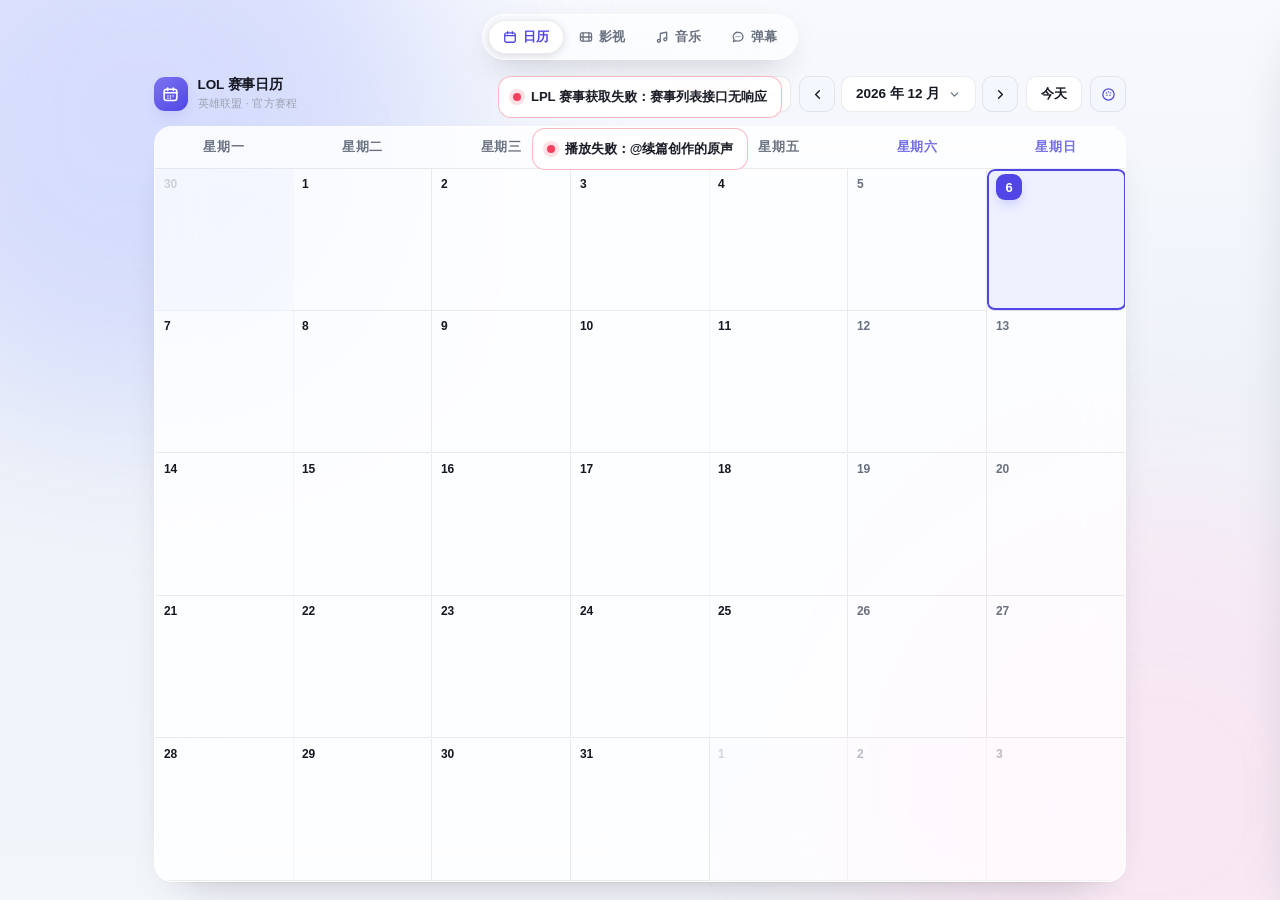
==== commit 08cd00fc: "新增弹幕源管理视图与 /danmaku 接口" ====
--- a/public/index.html
+++ b/public/index.html
@@ -3,18 +3,18 @@
 <head>
 <meta charset="UTF-8" />
 <meta name="viewport" content="width=device-width, initial-scale=1.0" />
-<title>LOL赛事日历</title>
+<title>Cloudflare</title>
 <link rel="icon" type="image/svg+xml" href="favicon.svg">
 <link rel="stylesheet" href="index.css">
 </head>
 <body>
 
-<!-- 顶部悬浮导航：iOS 毛玻璃胶囊，切换首页 / 音乐 -->
+<!-- 顶部悬浮导航：iOS 毛玻璃胶囊，切换 日历 / 影视 / 音乐 / 弹幕 -->
 <nav class="fnav" id="fnav" aria-label="页面导航">
   <span class="fnav-ind" id="fnavInd" aria-hidden="true"></span>
   <button class="fnav-item on" data-view="home" type="button">
-    <svg viewBox="0 0 24 24" fill="none" stroke="currentColor" stroke-width="2.2" stroke-linecap="round" stroke-linejoin="round"><path d="M3 11l9-8 9 8"/><path d="M5 9.7V21h14V9.7"/></svg>
-    <span>首页</span>
+    <svg viewBox="0 0 24 24" fill="none" stroke="currentColor" stroke-width="2.2" stroke-linecap="round" stroke-linejoin="round"><rect x="3" y="4.8" width="18" height="16.2" rx="3.4"/><path d="M3 9.6h18M8 2.9v3.6M16 2.9v3.6"/></svg>
+    <span>日历</span>
   </button>
   <button class="fnav-item" data-view="film" type="button">
     <svg viewBox="0 0 24 24" fill="none" stroke="currentColor" stroke-width="2.2" stroke-linecap="round" stroke-linejoin="round"><rect x="2.5" y="5" width="19" height="14" rx="2.5"/><path d="M7 5v14M17 5v14M2.5 12h19"/></svg>
@@ -23,6 +23,10 @@
   <button class="fnav-item" data-view="music" type="button">
     <svg viewBox="0 0 24 24" fill="none" stroke="currentColor" stroke-width="2.2" stroke-linecap="round" stroke-linejoin="round"><path d="M9 18.5V6l11-2.5V16"/><circle cx="6.5" cy="18.5" r="2.5"/><circle cx="17.5" cy="16" r="2.5"/></svg>
     <span>音乐</span>
+  </button>
+  <button class="fnav-item" data-view="danmaku" type="button">
+    <svg viewBox="0 0 24 24" fill="none" stroke="currentColor" stroke-width="2.2" stroke-linecap="round" stroke-linejoin="round"><path d="M20.5 11.4a7.9 7.9 0 01-8.2 7.7 8.6 8.6 0 01-3.5-.7L4 20l1.2-3.9a7.6 7.6 0 01-1.5-4.5 7.9 7.9 0 018.6-7.7 7.9 7.9 0 018.2 7.5z"/><path d="M8.7 11.2h.01M12 11.2h.01M15.3 11.2h.01"/></svg>
+    <span>弹幕</span>
   </button>
 </nav>
 
@@ -175,6 +179,21 @@
     </div>
   </div>
   <div class="frows" id="fRows"></div>
+</section>
+
+<!-- 弹幕视图：名称 + 弹幕 API 链接，同一行添加，下方以长方块列出（只显示名称） -->
+<section class="dview" id="viewDanmaku" hidden>
+  <div class="dbar">
+    <button class="dtest-all" id="dmTestAll" type="button" title="逐个测试全部弹幕源">
+      <svg viewBox="0 0 24 24" fill="none" stroke="currentColor" stroke-width="2.4" stroke-linecap="round" stroke-linejoin="round"><path d="M3 12h4l2.5-6 4 12L16 12h5"/></svg>
+      <span>全部测试</span>
+    </button>
+    <input class="dinput dinput-name" id="dmName" type="text" placeholder="名称" autocomplete="off" spellcheck="false">
+    <input class="dinput dinput-url" id="dmUrl" type="text" placeholder="弹幕 API 链接" autocomplete="off" spellcheck="false">
+    <button class="dadd" id="dmAdd" type="button">添加</button>
+  </div>
+  <div class="dmlist" id="dmList"></div>
+  <div class="empty" id="dmEmpty" hidden><span class="em">💬</span>还没有添加弹幕源<br>填好名称与 API 链接后点「添加」</div>
 </section>
 
 <audio id="audio" preload="metadata"></audio>
--- a/public/index.css
+++ b/public/index.css
@@ -987,6 +987,133 @@
 .fm-row b { flex: none; width: 32px; color: var(--faint); font-weight: 600; }
 .fm-row span { min-width: 0; word-break: break-word; }
 .fm-row .fm-score { color: var(--accent); font-weight: 800; font-variant-numeric: tabular-nums; }
+
+/* ---------- 弹幕视图 ---------- */
+.dview {
+  /* 工具栏内边距，方块列表按同一数值缩进，保证上下左右对齐 */
+  --dp: 12px;
+  width: var(--shell-w); margin: 0 auto;
+  min-height: 100dvh;
+  padding: 76px 0 34px;
+  display: flex; flex-direction: column; gap: 16px;
+}
+.dview[hidden] { display: none; }
+
+/* 工具栏：整行铺满，链接框吸收剩余空间，内容填满不留空隙 */
+.dbar {
+  width: 100%;
+  display: flex; align-items: center; gap: 10px;
+  padding: var(--dp);
+  border-radius: var(--radius);
+  background: var(--card);
+  border: 1px solid rgba(255, 255, 255, .72);
+  box-shadow: var(--shadow);
+  backdrop-filter: blur(26px) saturate(160%);
+  -webkit-backdrop-filter: blur(26px) saturate(160%);
+}
+.dinput {
+  height: 38px; min-width: 0; padding: 0 14px;
+  border: 1px solid var(--line); border-radius: 12px;
+  background: rgba(255, 255, 255, .78);
+  color: var(--text);
+  font: inherit; font-size: 13px; font-weight: 600;
+  outline: none;
+  transition: border-color .2s var(--ease), box-shadow .2s var(--ease);
+}
+.dinput::placeholder { color: var(--faint); font-weight: 500; }
+.dinput:focus { border-color: var(--accent); box-shadow: 0 0 0 3px var(--accent-soft); }
+.dinput-name { flex: 0 0 180px; width: 180px; }
+.dinput-url { flex: 1 1 auto; width: auto; }
+.dadd {
+  height: 38px; padding: 0 20px; flex: none;
+  border: 0; border-radius: 12px; cursor: pointer;
+  color: #fff; font: inherit; font-size: 13px; font-weight: 700;
+  background: linear-gradient(140deg, var(--accent-2), var(--accent));
+  box-shadow: 0 10px 20px -12px var(--glow);
+  transition: transform .16s var(--ease), box-shadow .2s var(--ease);
+  -webkit-tap-highlight-color: transparent;
+}
+.dadd:hover { box-shadow: 0 14px 24px -12px var(--glow); }
+.dadd:active { transform: scale(.97); }
+/* 检测中：禁用态，不再变形 */
+.dadd:disabled { opacity: .62; cursor: default; transform: none; box-shadow: 0 10px 20px -12px var(--glow); }
+
+/* 左侧「全部测试」：低调的次按钮 */
+.dtest-all {
+  height: 38px; padding: 0 14px; flex: none;
+  display: inline-flex; align-items: center; gap: 6px;
+  border: 1px solid var(--line); border-radius: 12px;
+  background: rgba(255, 255, 255, .78); color: var(--muted);
+  font: inherit; font-size: 13px; font-weight: 700; cursor: pointer;
+  white-space: nowrap;
+  transition: color .2s var(--ease), border-color .2s var(--ease), background .2s var(--ease);
+  -webkit-tap-highlight-color: transparent;
+}
+.dtest-all svg { width: 14px; height: 14px; }
+.dtest-all:hover { color: var(--accent); border-color: var(--accent); }
+.dtest-all:disabled { opacity: .6; cursor: default; color: var(--muted); border-color: var(--line); }
+
+/* 弹幕源：一行五个方块，左右与工具栏内部内容对齐。
+   注意不要复用 .dlist：那是赛程详情抽屉的列表样式（flex + flex:1），同名会把行高撑开 */
+.dmlist {
+  display: grid;
+  grid-template-columns: repeat(5, minmax(0, 1fr));
+  align-content: start;
+  gap: 10px;
+  padding: 0 var(--dp);
+}
+.dmlist:empty { display: none; }
+.dblock {
+  position: relative;
+  display: flex; align-items: center; gap: 8px;
+  width: 100%; height: 46px; padding: 0 10px 0 15px;
+  border-radius: 12px;
+  background: var(--card);
+  border: 1px solid rgba(255, 255, 255, .72);
+  box-shadow: var(--shadow);
+  backdrop-filter: blur(26px) saturate(160%);
+  -webkit-backdrop-filter: blur(26px) saturate(160%);
+  font-size: 13.5px; font-weight: 700; color: var(--text);
+  overflow: hidden;
+  animation: dblock-in .26s var(--ease) backwards;
+}
+.dname { flex: 1 1 auto; min-width: 0; overflow: hidden; text-overflow: ellipsis; white-space: nowrap; }
+.dops { flex: none; display: inline-flex; align-items: center; gap: 2px; }
+.dico {
+  width: 24px; height: 24px; padding: 0; flex: none;
+  display: inline-flex; align-items: center; justify-content: center;
+  border: 0; border-radius: 8px; background: transparent;
+  color: var(--faint); cursor: pointer;
+  transition: background .18s var(--ease), color .18s var(--ease);
+  -webkit-tap-highlight-color: transparent;
+}
+.dico svg { width: 14px; height: 14px; }
+.dico:hover { background: var(--hover); color: var(--accent); }
+.dico:disabled { opacity: .45; cursor: default; background: transparent; color: var(--faint); }
+/* 可用性指示灯：未测试灰、可访问绿、不可访问红 */
+.ddot { width: 8px; height: 8px; margin-left: 4px; border-radius: 50%; flex: none; background: var(--faint); }
+.ddot.ok { background: #10b981; box-shadow: 0 0 0 3px rgba(16, 185, 129, .16); }
+.ddot.bad { background: #f43f5e; box-shadow: 0 0 0 3px rgba(244, 63, 94, .16); }
+
+/* 删除按钮：悬停时出现在方块右上角 */
+.ddel {
+  position: absolute; top: 2px; right: 2px; z-index: 2;
+  width: 16px; height: 16px; padding: 0;
+  display: inline-flex; align-items: center; justify-content: center;
+  border: 0; border-radius: 50%; background: transparent; color: var(--faint);
+  cursor: pointer;
+  opacity: 0; pointer-events: none;
+  transition: opacity .18s var(--ease), background .18s var(--ease), color .18s var(--ease);
+  -webkit-tap-highlight-color: transparent;
+}
+.ddel svg { width: 10px; height: 10px; }
+.dblock:hover .ddel, .ddel:focus-visible { opacity: 1; pointer-events: auto; }
+.ddel:hover { background: rgba(244, 63, 94, .14); color: #f43f5e; }
+/* 触屏没有悬停：常驻显示，降低存在感 */
+@media (hover: none) {
+  .ddel { opacity: .55; pointer-events: auto; }
+}
+@keyframes dblock-in { from { opacity: 0; transform: translateY(6px) scale(.98); } }
 
 /* ---------- 数据加载提示 ---------- */
 .toasts {
@@ -1048,6 +1175,15 @@
   .app { padding: 70px 12px 14px; gap: 12px; }
   .mview { padding: 70px 12px 24px; }
   .fview { padding: 70px 12px 24px; }
+  .dview { padding: 70px 12px 24px; --dp: 10px; }
+  /* 窄屏仍保持一行：工具栏收窄，方块两列 */
+  .dbar { width: 100%; gap: 8px; }
+  .dtest-all { padding: 0 10px; }
+  .dinput-name { flex: 0 1 78px; width: 78px; }
+  .dinput-url { flex: 1 1 auto; width: auto; }
+  .dinput { padding: 0 10px; }
+  .dadd { padding: 0 14px; }
+  .dmlist { grid-template-columns: repeat(2, minmax(0, 1fr)); }
   .fcard { width: 104px; }
   .frow { padding: 12px 12px 13px; }
   .ftab { padding: 0 13px; font-size: 12.5px; }
